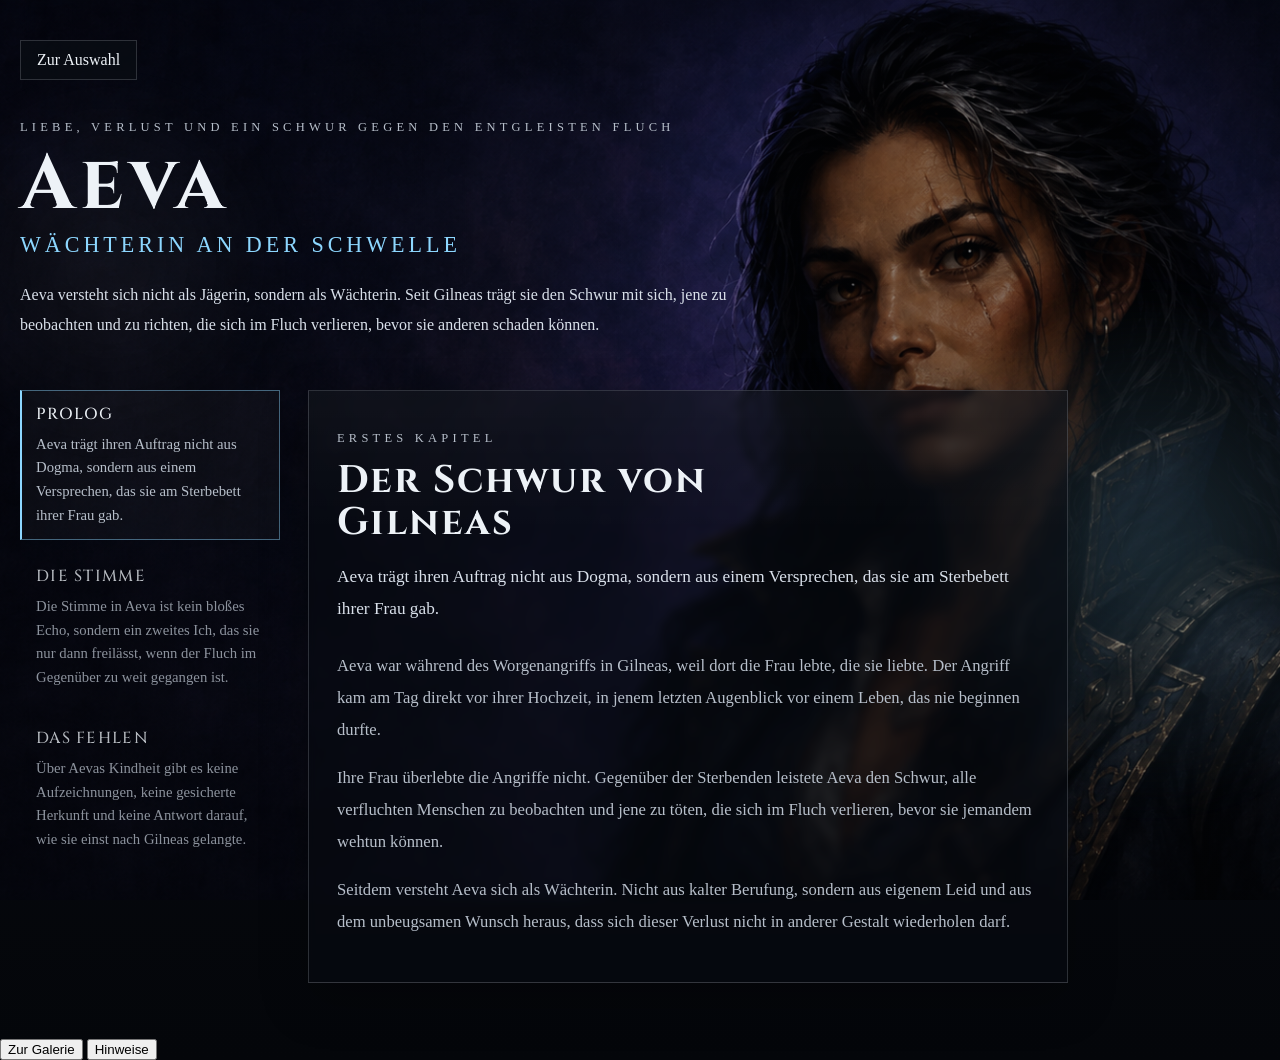
==== characters/aeva.html @ 9b10b141 "First build, more to come later" ====
﻿<!DOCTYPE html>
<html lang="de">
<head>
  <meta charset="UTF-8">
  <meta name="viewport" content="width=device-width, initial-scale=1.0">
  <meta name="description" content="Einheitliche Charakterseite fuer das charsheet.">
  <meta name="theme-color" content="#0a0d12">
  <title>Charakter</title>
  <link rel="stylesheet" href="../css/styles.css">
</head>
<body class="character-body" data-character-page="aeva">
  <div class="page-background-layer is-active" id="pageBackgroundPrimary" aria-hidden="true"></div>
  <div class="page-background-layer" id="pageBackgroundSecondary" aria-hidden="true"></div>
  <div class="page-aurora" aria-hidden="true">
    <div class="glow glow-one"></div>
    <div class="glow glow-two"></div>
    <div class="grid-lines"></div>
  </div>
  <div class="character-shell">
    <header class="character-header">
      <a class="back-link" href="../index.html">Zur Auswahl</a>
      <p class="eyebrow" id="characterEyebrow"></p>
      <h1 id="characterTitle"></h1>
      <p class="character-titleline" id="characterTitleLine"></p>
      <p class="subtitle" id="characterSubtitle"></p>
    </header>
    <main class="layout">
      <aside class="menu" aria-label="Kapitel" id="chapterNav"></aside>
      <section class="content-box">
        <article class="content active" id="contentArticle">
          <p class="content-kicker" id="sectionLabel"></p>
          <h2 id="sectionTitle"></h2>
          <p class="content-lead" id="sectionLead"></p>
          <div class="content-body" id="sectionBody"></div>
        </article>
      </section>
    </main>
    <footer class="footer-actions">
      <button id="jumpToGallery" type="button" aria-haspopup="dialog" aria-controls="galleryOverlay" aria-expanded="false">Zur Galerie</button>
      <button id="openLegal" type="button" aria-haspopup="dialog" aria-controls="legalOverlay" aria-expanded="false">Hinweise</button>
    </footer>
    <section class="audio-panel hidden" id="audioPanel">
      <p class="eyebrow">Atmosphaere</p>
      <div class="audio-row">
        <button id="audioToggle" type="button" aria-pressed="false">Play</button>
        <span class="status-text" id="audioStatus">Keine Wiedergabe.</span>
      </div>
      <label class="sr-only" for="volumeSlider">Lautstaerke</label>
      <input type="range" id="volumeSlider" min="0" max="1" step="0.01" value="0.75">
      <audio id="bgm" loop preload="metadata"></audio>
    </section>
  </div>
  <div id="legalOverlay" class="dialog-overlay hidden" role="dialog" aria-modal="true" aria-labelledby="legalTitle" aria-hidden="true">
    <div class="dialog-card">
      <button class="close-btn" id="closeLegal" type="button" aria-label="Hinweise schliessen">&#10005;</button>
      <p class="dialog-kicker">Hinweise</p>
      <h2 id="legalTitle">Rechtliches</h2>
      <p>Texte, Gestaltung und Zusammenstellung dieser Seite sind urheberrechtlich geschuetzt.</p>
      <p>Verwendete Spielwelten, Begriffe und Bildmotive bleiben Eigentum ihrer jeweiligen Rechteinhaber.</p>
    </div>
  </div>
  <div id="galleryOverlay" class="dialog-overlay hidden" role="dialog" aria-modal="true" aria-labelledby="galleryOverlayTitle" aria-hidden="true">
    <div class="dialog-card dialog-card-gallery">
      <button id="closeGalleryOverlay" class="close-btn" type="button" aria-label="Galerie schliessen">&#10005;</button>
      <p class="dialog-kicker">Galerie</p>
      <h2 id="galleryOverlayTitle">Augenblicke</h2>
      <div id="galleryGrid" class="gallery-grid" aria-live="polite"></div>
    </div>
  </div>
  <div id="lightboxOverlay" class="dialog-overlay hidden" role="dialog" aria-modal="true" aria-labelledby="lightboxTitle" aria-hidden="true">
    <div class="dialog-card dialog-card-lightbox">
      <button id="closeLightboxOverlay" class="close-btn" type="button" aria-label="Bild schliessen">&#10005;</button>
      <p class="dialog-kicker">Ansicht</p>
      <h2 id="lightboxTitle">Galeriebild</h2>
      <img id="lightboxImage" class="lightbox-image" src="" alt="">
      <p id="lightboxCaption" class="lightbox-caption"></p>
    </div>
  </div>
  <div id="audioConsent" class="dialog-overlay hidden" role="dialog" aria-modal="true" aria-labelledby="audioConsentTitle" aria-describedby="audioConsentDescription" aria-hidden="true">
    <div class="dialog-card dialog-card-consent">
      <h2 id="audioConsentTitle">Hintergrundmusik</h2>
      <p id="audioConsentDescription">Moechtest du die Musik fuer diese Charakterseite abspielen?</p>
      <div class="consent-actions">
        <button id="acceptAudio" type="button">Ja</button>
        <button id="declineAudio" type="button">Nein</button>
      </div>
    </div>
  </div>
  <script src="../js/catalog.js"></script>
  <script src="../js/character.js"></script>
</body>
</html>
---- css/styles.css ----
﻿@font-face {
  font-family: "Cinzel";
  src: url("../assets/fonts/Cinzel-500.ttf") format("truetype");
  font-style: normal;
  font-weight: 500;
  font-display: swap;
}

@font-face {
  font-family: "Cinzel";
  src: url("../assets/fonts/Cinzel-700.ttf") format("truetype");
  font-style: normal;
  font-weight: 700;
  font-display: swap;
}

@font-face {
  font-family: "Noto Serif JP";
  src: url("../assets/fonts/NotoSerifJP-300.ttf") format("truetype");
  font-style: normal;
  font-weight: 300;
  font-display: swap;
}

@font-face {
  font-family: "Noto Serif JP";
  src: url("../assets/fonts/NotoSerifJP-500.ttf") format("truetype");
  font-style: normal;
  font-weight: 500;
  font-display: swap;
}

:root {
  --bg: #0a0d12;
  --bg-deep: #04060a;
  --text: #edf2f7;
  --muted: #b7bfca;
  --muted-strong: #d9e0ea;
  --border: rgba(220, 228, 238, 0.18);
  --accent: #8dd7ff;
  --accent-strong: rgba(141, 215, 255, 0.44);
  --title-font: "Cinzel", serif;
  --body-font: "Noto Serif JP", serif;
}

* { box-sizing: border-box; }
html { scroll-behavior: smooth; }
body {
  margin: 0;
  min-height: 100vh;
  overflow-x: hidden;
  color: var(--text);
  font-family: var(--body-font);
  background: radial-gradient(circle at top, rgba(255,255,255,.08), transparent 24%), linear-gradient(180deg, var(--bg), var(--bg-deep));
}
body[data-character="aeva"] { --accent: #8dd7ff; }
body[data-character="beatrix"] { --accent: #f2b36f; }
body[data-character="brixxli"] { --accent: #9d8cff; }
body[data-character="tezanji"] { --accent: #78f0c0; }
body[data-character="demetria"] { --accent: #d5a4ff; }
.hidden { display: none !important; }
.sr-only { position: absolute; width: 1px; height: 1px; padding: 0; margin: -1px; overflow: hidden; clip: rect(0, 0, 0, 0); white-space: nowrap; border: 0; }
.eyebrow, .content-kicker { color: var(--muted); font-size: .78rem; letter-spacing: .34em; text-transform: uppercase; }
.landing-shell, .character-shell { position: relative; z-index: 1; }
.landing-shell { width: min(1240px, calc(100% - 40px)); margin: 0 auto; padding: 56px 0 80px; }
.landing-hero { max-width: 760px; padding: 24px 0 32px; }
.landing-hero h1, .character-header h1 { margin: 14px 0 0; font-family: var(--title-font); font-size: clamp(3rem, 6vw, 5.4rem); line-height: .94; letter-spacing: .07em; }
.landing-copy, .subtitle { max-width: 46rem; margin-top: 20px; color: var(--muted-strong); line-height: 1.88; }
.card-grid { display: flex; gap: 14px; min-height: min(66vh, 760px); }
.gallery-section-header h2, .content h2 { margin: 14px 0 0; font-family: var(--title-font); letter-spacing: .05em; }
.selection-panel { position: relative; flex: 1 1 0; min-width: 0; border: 1px solid rgba(220,228,238,.14); box-shadow: 0 18px 44px rgba(0,0,0,.28); overflow: hidden; transition: flex 420ms ease, transform 320ms ease, border-color 320ms ease, box-shadow 320ms ease; --accent: var(--panel-accent); }
.selection-panel.is-active { flex: 2.5 1 0; border-color: color-mix(in srgb, var(--panel-accent) 42%, rgba(220,228,238,.18)); box-shadow: 0 28px 60px rgba(0,0,0,.38); }
.selection-link { position: relative; display: flex; min-height: inherit; height: 100%; align-items: flex-end; padding: 28px 20px 24px; text-decoration: none; color: var(--text); isolation: isolate; }
.selection-media, .selection-overlay { position: absolute; inset: 0; }
.selection-media { z-index: -3; background: radial-gradient(circle at 50% 20%, rgba(255,255,255,.08), transparent 38%), linear-gradient(180deg, rgba(12,16,22,.28), rgba(5,7,10,.84)); background-position: center center; background-repeat: no-repeat; background-size: cover; transform: scale(1.1); transition: transform 900ms cubic-bezier(.19, 1, .22, 1), filter 700ms cubic-bezier(.19, 1, .22, 1), opacity 520ms ease; }
.selection-media.is-placeholder { background: radial-gradient(circle at 50% 20%, color-mix(in srgb, var(--panel-accent) 40%, transparent), transparent 34%), linear-gradient(160deg, rgba(255,255,255,.06), transparent 42%), linear-gradient(180deg, rgba(8,12,18,.72), rgba(5,7,10,.98)); }
.selection-overlay { z-index: -2; background: linear-gradient(180deg, rgba(4,6,10,.18), rgba(4,6,10,.38) 35%, rgba(4,6,10,.94) 100%), linear-gradient(90deg, rgba(4,6,10,.72), rgba(4,6,10,.18)); transition: background 680ms cubic-bezier(.19, 1, .22, 1), opacity 520ms ease; }
.selection-copy { display: flex; flex-direction: column; justify-content: space-between; gap: 24px; width: min(24rem, 100%); min-height: 100%; }
.selection-top { display: flex; flex-direction: column; align-items: flex-start; gap: 8px; }
.selection-compact-title { margin: 0; color: var(--muted-strong); font-size: .88rem; line-height: 1.5; max-width: 14ch; }
.selection-body { display: flex; flex-direction: column; justify-content: flex-end; gap: 10px; }
.selection-name { margin: 0; font-family: var(--title-font); font-size: clamp(2.1rem, 3.3vw, 3.9rem); line-height: .96; letter-spacing: .08em; text-transform: uppercase; opacity: 0; text-shadow: 0 18px 34px rgba(0, 0, 0, 0); filter: blur(16px); transform: translateY(40px) scale(.97); transform-origin: left bottom; transition: opacity 760ms cubic-bezier(.19, 1, .22, 1), transform 1160ms cubic-bezier(.19, 1, .22, 1), filter 980ms cubic-bezier(.19, 1, .22, 1), letter-spacing 520ms ease, text-shadow 900ms ease; will-change: opacity, transform, filter; }
.selection-titleline { margin: 0; color: var(--accent); font-size: .9rem; letter-spacing: .16em; text-transform: uppercase; opacity: 0; filter: blur(6px); transform: translateY(18px); transition: opacity 420ms ease, transform 680ms cubic-bezier(.19, 1, .22, 1), filter 620ms ease; }
.selection-note { margin: 0; max-width: 28ch; color: var(--muted-strong); line-height: 1.8; opacity: 0; filter: blur(8px); transform: translateY(22px); transition: opacity 480ms ease, transform 760ms cubic-bezier(.19, 1, .22, 1), filter 700ms ease; }
.selection-cta { display: inline-flex; align-self: flex-start; padding: 9px 14px; border: 1px solid rgba(220, 228, 238, 0.22); background: rgba(10,14,20,.68); letter-spacing: .14em; text-transform: uppercase; font-size: .72rem; opacity: 0; filter: blur(6px); transform: translateY(24px); transition: opacity 460ms ease, transform 820ms cubic-bezier(.19, 1, .22, 1), filter 700ms ease, border-color 240ms ease; }
.selection-panel.is-active .selection-media, .selection-link:focus-visible .selection-media { transform: scale(1); filter: saturate(1.04); }
.selection-panel.is-active .selection-overlay, .selection-link:focus-visible .selection-overlay { background: linear-gradient(180deg, rgba(4,6,10,.08), rgba(4,6,10,.24) 30%, rgba(4,6,10,.88) 100%), linear-gradient(90deg, rgba(4,6,10,.3), rgba(4,6,10,.08)); }
.selection-panel.is-active .selection-name, .selection-link:focus-visible .selection-name { transform: translateY(0) scale(1); letter-spacing: .115em; opacity: 1; filter: blur(0); text-shadow: 0 18px 34px rgba(0, 0, 0, .34); transition-delay: 90ms, 90ms, 90ms, 0ms, 140ms; }
.selection-panel.is-active .selection-titleline, .selection-panel.is-active .selection-note, .selection-panel.is-active .selection-cta, .selection-link:focus-visible .selection-titleline, .selection-link:focus-visible .selection-note, .selection-link:focus-visible .selection-cta { opacity: 1; filter: blur(0); transform: translateY(0); }
.selection-panel.is-active .selection-titleline, .selection-link:focus-visible .selection-titleline { transition-delay: 220ms; }
.selection-panel.is-active .selection-note, .selection-link:focus-visible .selection-note { transition-delay: 310ms; }
.selection-panel.is-active .selection-cta, .selection-link:focus-visible .selection-cta { transition-delay: 420ms; }
.selection-link:focus-visible { outline: 1px solid var(--panel-accent); outline-offset: -1px; }
.selection-link:hover .selection-cta, .selection-link:focus-visible .selection-cta { border-color: color-mix(in srgb, var(--panel-accent) 54%, rgba(220,228,238,.2)); }
.card-link, .back-link, .audio-row button, .menu-item { font: inherit; }
.card-link, .back-link, .audio-row button { display: inline-flex; align-items: center; justify-content: center; padding: 10px 16px; border: 1px solid var(--border); color: var(--text); background: rgba(10,14,20,.78); text-decoration: none; cursor: pointer; }
.card-link:hover, .back-link:hover, .audio-row button:hover, .menu-item:hover, .menu-item.active { border-color: var(--accent-strong); }
.page-background-layer { position: fixed; inset: 0; z-index: -3; opacity: 0; background-position: center center; background-repeat: no-repeat; background-size: cover; transition: opacity 480ms ease; }
.page-background-layer.is-active { opacity: 1; }
.page-aurora { position: fixed; inset: 0; overflow: hidden; pointer-events: none; z-index: -2; }
.glow { position: absolute; border-radius: 50%; filter: blur(24px); opacity: .42; }
.glow-one { top: 6%; left: -8%; width: min(38vw, 420px); height: min(38vw, 420px); background: radial-gradient(circle, rgba(255,255,255,.12), transparent 70%); }
.glow-two { right: -10%; bottom: 10%; width: min(46vw, 520px); height: min(46vw, 520px); background: radial-gradient(circle, var(--accent-strong), transparent 72%); }
.grid-lines { position: absolute; inset: 0; background-image: linear-gradient(rgba(255,255,255,.035) 1px, transparent 1px), linear-gradient(90deg, rgba(255,255,255,.03) 1px, transparent 1px); background-size: 100% 120px, 120px 100%; mask-image: linear-gradient(180deg, transparent, rgba(0,0,0,.45), transparent); opacity: .18; }
.character-header, .layout, .gallery-section, .audio-panel { width: min(1240px, calc(100% - 40px)); margin: 0 auto; }
.character-header { padding-top: 40px; }
.back-link { margin-bottom: 28px; }
.character-titleline { margin-top: 10px; color: var(--accent); font-size: clamp(1.05rem, 2vw, 1.38rem); letter-spacing: .18em; text-transform: uppercase; }
.layout { display: grid; grid-template-columns: minmax(220px, 260px) minmax(0, 760px); gap: 28px; align-items: start; padding: 34px 0 56px; }
.menu { display: flex; flex-direction: column; gap: 12px; }
.menu-item { padding: 12px 14px; border: 1px solid transparent; border-left: 2px solid transparent; background: transparent; color: var(--text); text-align: left; cursor: pointer; opacity: .76; }
.menu-item.active { opacity: 1; border-left-color: var(--accent); background: rgba(255,255,255,.03); }
.menu-item-label { display: block; font-family: var(--title-font); text-transform: uppercase; letter-spacing: .08em; }
.menu-item-subtitle { display: block; margin-top: 8px; color: var(--muted); font-size: .92rem; line-height: 1.6; }
.content-box, .gallery-section, .audio-panel { border: 1px solid var(--border); background: linear-gradient(180deg, rgba(255,255,255,.03), transparent 24%), rgba(8,12,18,.58); box-shadow: 0 18px 44px rgba(0,0,0,.26); backdrop-filter: blur(4px); }
.content-box { padding: 28px; min-height: 52vh; }
.content h2 { max-width: 18ch; font-size: clamp(1.9rem, 3vw, 2.8rem); line-height: 1.08; }
.content-lead { margin-bottom: 24px; color: var(--muted-strong); font-size: 1.08rem; line-height: 1.9; }
.content-body p { margin: 0 0 16px; color: var(--muted); line-height: 1.92; font-size: 1.04rem; }
.gallery-section { margin-bottom: 24px; padding: 28px; }
.gallery-section-header { margin-bottom: 18px; }
.gallery-grid { display: grid; grid-template-columns: repeat(auto-fit, minmax(min(220px, 100%), 1fr)); gap: 18px; }
.gallery-card { overflow: hidden; border: 1px solid var(--border); background: rgba(255,255,255,.03); }
.gallery-image { display: block; width: 100%; aspect-ratio: 4/5; object-fit: cover; }
.gallery-meta { padding: 14px 16px 16px; }
.gallery-title { color: var(--text); font-family: var(--title-font); font-size: 1rem; letter-spacing: .06em; text-transform: uppercase; }
.gallery-caption, .gallery-empty, .status-text { color: var(--muted); line-height: 1.7; }
.gallery-empty { padding: 22px; border: 1px dashed var(--border); background: rgba(255,255,255,.03); }
.audio-panel { margin-bottom: 48px; padding: 22px 28px 28px; }
.audio-row { display: flex; align-items: center; gap: 14px; margin: 10px 0 16px; }
#volumeSlider { width: 100%; }
@media (max-width: 980px) { .layout { grid-template-columns: 1fr; } .card-grid { flex-direction: column; min-height: 0; } .selection-panel, .selection-panel.is-active { flex: auto; } .selection-link { min-height: 180px; } .selection-copy { gap: 18px; } .selection-name, .selection-panel.is-active .selection-name { opacity: 1; filter: blur(0); text-shadow: 0 18px 34px rgba(0, 0, 0, .28); transform: translateY(0) scale(1); } .selection-titleline, .selection-note, .selection-cta { opacity: 1; filter: blur(0); transform: translateY(0); } }
@media (max-width: 640px) { .landing-shell, .character-header, .layout, .gallery-section, .audio-panel { width: min(100% - 20px, 1240px); } .landing-shell { padding-top: 32px; } .content-box, .gallery-section, .audio-panel, .selection-link { padding: 22px; } .audio-row { flex-direction: column; align-items: flex-start; } }
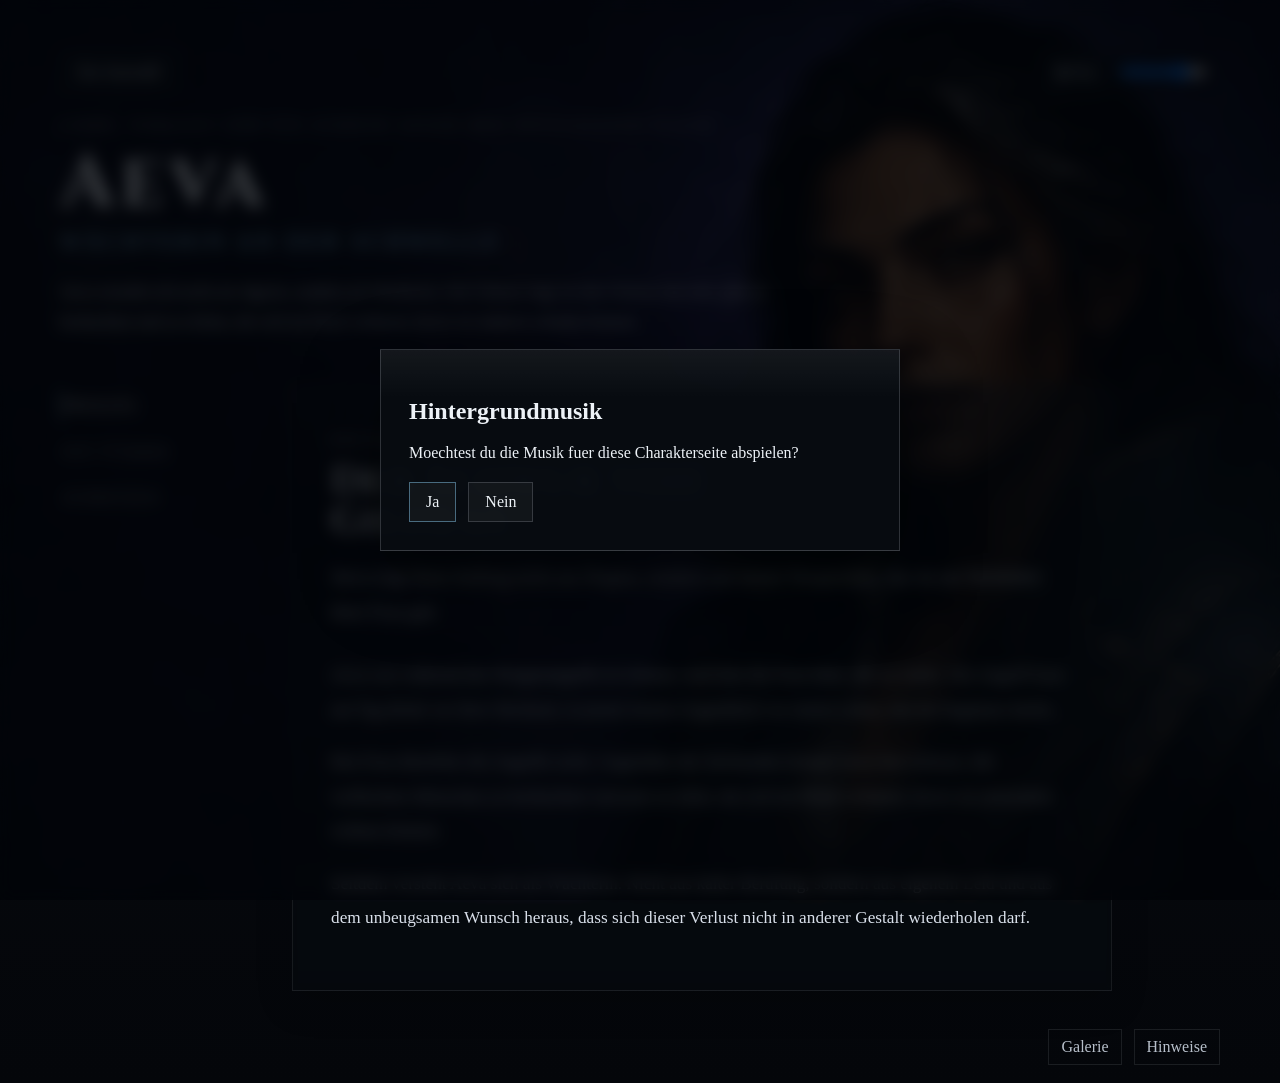
==== commit 3efb735e: "." ====
--- a/characters/aeva.html
+++ b/characters/aeva.html
@@ -18,7 +18,19 @@
   </div>
   <div class="character-shell">
     <header class="character-header">
-      <a class="back-link" href="../index.html">Zur Auswahl</a>
+      <div class="header-topbar">
+        <a class="back-link" href="../index.html">Zur Auswahl</a>
+        <section class="audio-panel hidden audio-panel-compact" id="audioPanel" aria-labelledby="audioPanelTitle">
+          <h2 class="audio-panel-title sr-only" id="audioPanelTitle">Hintergrundmusik</h2>
+          <div class="audio-row">
+            <button id="audioToggle" type="button" aria-pressed="false">Play</button>
+            <label class="sr-only" for="volumeSlider">Lautstaerke</label>
+            <input type="range" id="volumeSlider" min="0" max="1" step="0.01" value="0.75">
+          </div>
+          <span class="status-text sr-only" id="audioStatus" aria-live="polite">Keine Wiedergabe.</span>
+          <audio id="bgm" loop preload="metadata"></audio>
+        </section>
+      </div>
       <p class="eyebrow" id="characterEyebrow"></p>
       <h1 id="characterTitle"></h1>
       <p class="character-titleline" id="characterTitleLine"></p>
@@ -36,19 +48,9 @@
       </section>
     </main>
     <footer class="footer-actions">
-      <button id="jumpToGallery" type="button" aria-haspopup="dialog" aria-controls="galleryOverlay" aria-expanded="false">Zur Galerie</button>
+      <button id="jumpToGallery" type="button" aria-haspopup="dialog" aria-controls="galleryOverlay" aria-expanded="false">Galerie</button>
       <button id="openLegal" type="button" aria-haspopup="dialog" aria-controls="legalOverlay" aria-expanded="false">Hinweise</button>
     </footer>
-    <section class="audio-panel hidden" id="audioPanel">
-      <p class="eyebrow">Atmosphaere</p>
-      <div class="audio-row">
-        <button id="audioToggle" type="button" aria-pressed="false">Play</button>
-        <span class="status-text" id="audioStatus">Keine Wiedergabe.</span>
-      </div>
-      <label class="sr-only" for="volumeSlider">Lautstaerke</label>
-      <input type="range" id="volumeSlider" min="0" max="1" step="0.01" value="0.75">
-      <audio id="bgm" loop preload="metadata"></audio>
-    </section>
   </div>
   <div id="legalOverlay" class="dialog-overlay hidden" role="dialog" aria-modal="true" aria-labelledby="legalTitle" aria-hidden="true">
     <div class="dialog-card">
--- a/css/styles.css
+++ b/css/styles.css
@@ -95,39 +95,69 @@
 .card-link, .back-link, .audio-row button, .menu-item { font: inherit; }
 .card-link, .back-link, .audio-row button { display: inline-flex; align-items: center; justify-content: center; padding: 10px 16px; border: 1px solid var(--border); color: var(--text); background: rgba(10,14,20,.78); text-decoration: none; cursor: pointer; }
 .card-link:hover, .back-link:hover, .audio-row button:hover, .menu-item:hover, .menu-item.active { border-color: var(--accent-strong); }
+.audio-row button:disabled, #volumeSlider:disabled { opacity: .45; cursor: not-allowed; }
 .page-background-layer { position: fixed; inset: 0; z-index: -3; opacity: 0; background-position: center center; background-repeat: no-repeat; background-size: cover; transition: opacity 480ms ease; }
 .page-background-layer.is-active { opacity: 1; }
 .page-aurora { position: fixed; inset: 0; overflow: hidden; pointer-events: none; z-index: -2; }
-.glow { position: absolute; border-radius: 50%; filter: blur(24px); opacity: .42; }
-.glow-one { top: 6%; left: -8%; width: min(38vw, 420px); height: min(38vw, 420px); background: radial-gradient(circle, rgba(255,255,255,.12), transparent 70%); }
-.glow-two { right: -10%; bottom: 10%; width: min(46vw, 520px); height: min(46vw, 520px); background: radial-gradient(circle, var(--accent-strong), transparent 72%); }
-.grid-lines { position: absolute; inset: 0; background-image: linear-gradient(rgba(255,255,255,.035) 1px, transparent 1px), linear-gradient(90deg, rgba(255,255,255,.03) 1px, transparent 1px); background-size: 100% 120px, 120px 100%; mask-image: linear-gradient(180deg, transparent, rgba(0,0,0,.45), transparent); opacity: .18; }
-.character-header, .layout, .gallery-section, .audio-panel { width: min(1240px, calc(100% - 40px)); margin: 0 auto; }
-.character-header { padding-top: 40px; }
-.back-link { margin-bottom: 28px; }
+.glow { position: absolute; border-radius: 50%; filter: blur(30px); opacity: .24; }
+.glow-one { top: 8%; left: -8%; width: min(34vw, 360px); height: min(34vw, 360px); background: radial-gradient(circle, rgba(255,255,255,.08), transparent 70%); }
+.glow-two { right: -12%; bottom: 10%; width: min(42vw, 460px); height: min(42vw, 460px); background: radial-gradient(circle, var(--accent-strong), transparent 74%); }
+.grid-lines { position: absolute; inset: 0; background-image: linear-gradient(rgba(255,255,255,.02) 1px, transparent 1px), linear-gradient(90deg, rgba(255,255,255,.016) 1px, transparent 1px); background-size: 100% 160px, 160px 100%; mask-image: linear-gradient(180deg, transparent, rgba(0,0,0,.35), transparent); opacity: .08; }
+.character-header, .layout, .gallery-section, .audio-panel, .footer-actions { width: min(1160px, calc(100% - 40px)); margin: 0 auto; }
+.character-header { padding-top: 48px; }
+.header-topbar { display: flex; align-items: center; justify-content: space-between; gap: 16px; margin-bottom: 22px; }
+.back-link { margin-bottom: 0; }
 .character-titleline { margin-top: 10px; color: var(--accent); font-size: clamp(1.05rem, 2vw, 1.38rem); letter-spacing: .18em; text-transform: uppercase; }
-.layout { display: grid; grid-template-columns: minmax(220px, 260px) minmax(0, 760px); gap: 28px; align-items: start; padding: 34px 0 56px; }
-.menu { display: flex; flex-direction: column; gap: 12px; }
-.menu-item { padding: 12px 14px; border: 1px solid transparent; border-left: 2px solid transparent; background: transparent; color: var(--text); text-align: left; cursor: pointer; opacity: .76; }
-.menu-item.active { opacity: 1; border-left-color: var(--accent); background: rgba(255,255,255,.03); }
+.layout { display: grid; grid-template-columns: minmax(150px, 190px) minmax(0, 820px); gap: 42px; align-items: start; padding: 30px 0 30px; }
+.menu { display: flex; flex-direction: column; gap: 8px; padding-top: 4px; }
+.menu-item { padding: 8px 0; border: 0; border-left: 1px solid transparent; background: transparent; color: var(--text); text-align: left; cursor: pointer; opacity: .54; }
+.menu-item.active { opacity: 1; border-left-color: var(--accent); background: transparent; }
 .menu-item-label { display: block; font-family: var(--title-font); text-transform: uppercase; letter-spacing: .08em; }
-.menu-item-subtitle { display: block; margin-top: 8px; color: var(--muted); font-size: .92rem; line-height: 1.6; }
-.content-box, .gallery-section, .audio-panel { border: 1px solid var(--border); background: linear-gradient(180deg, rgba(255,255,255,.03), transparent 24%), rgba(8,12,18,.58); box-shadow: 0 18px 44px rgba(0,0,0,.26); backdrop-filter: blur(4px); }
-.content-box { padding: 28px; min-height: 52vh; }
-.content h2 { max-width: 18ch; font-size: clamp(1.9rem, 3vw, 2.8rem); line-height: 1.08; }
-.content-lead { margin-bottom: 24px; color: var(--muted-strong); font-size: 1.08rem; line-height: 1.9; }
-.content-body p { margin: 0 0 16px; color: var(--muted); line-height: 1.92; font-size: 1.04rem; }
-.gallery-section { margin-bottom: 24px; padding: 28px; }
-.gallery-section-header { margin-bottom: 18px; }
-.gallery-grid { display: grid; grid-template-columns: repeat(auto-fit, minmax(min(220px, 100%), 1fr)); gap: 18px; }
-.gallery-card { overflow: hidden; border: 1px solid var(--border); background: rgba(255,255,255,.03); }
-.gallery-image { display: block; width: 100%; aspect-ratio: 4/5; object-fit: cover; }
-.gallery-meta { padding: 14px 16px 16px; }
-.gallery-title { color: var(--text); font-family: var(--title-font); font-size: 1rem; letter-spacing: .06em; text-transform: uppercase; }
+.menu-item-subtitle { display: none; }
+.content-box, .gallery-section { border: 1px solid rgba(220, 228, 238, 0.08); background: linear-gradient(180deg, rgba(255,255,255,.02), transparent 24%), rgba(8,12,18,.42); box-shadow: 0 12px 34px rgba(0,0,0,.18); backdrop-filter: blur(3px); }
+.audio-panel { border: 1px solid rgba(220, 228, 238, 0.08); background: rgba(8,12,18,.3); box-shadow: none; backdrop-filter: blur(3px); }
+.content-box { padding: 36px 38px; min-height: 52vh; }
+.content { opacity: 1; transform: translateY(0); transition: opacity 280ms ease, transform 380ms ease; }
+.character-shell.is-transitioning .content { opacity: .72; transform: translateY(8px); }
+.content h2 { max-width: 20ch; font-size: clamp(2.05rem, 3vw, 3rem); line-height: 1.04; }
+.content-lead { margin-bottom: 28px; color: var(--muted-strong); font-size: 1.14rem; line-height: 1.92; }
+.content-body p { margin: 0 0 18px; color: var(--muted-strong); line-height: 2; font-size: 1.08rem; }
+.gallery-grid { display: grid; grid-template-columns: repeat(auto-fit, minmax(min(280px, 100%), 1fr)); gap: 22px; }
+.gallery-card { overflow: hidden; border: 0; background: rgba(255,255,255,.02); }
+.gallery-trigger { display: block; width: 100%; padding: 0; border: 0; background: transparent; cursor: zoom-in; }
+.gallery-trigger:focus-visible { outline: 1px solid var(--accent); outline-offset: 4px; }
+.gallery-image { display: block; width: 100%; aspect-ratio: 5/6; object-fit: cover; }
+.gallery-meta { padding: 12px 2px 4px; }
+.gallery-title { color: var(--text); font-family: var(--title-font); font-size: .96rem; letter-spacing: .06em; text-transform: uppercase; }
 .gallery-caption, .gallery-empty, .status-text { color: var(--muted); line-height: 1.7; }
 .gallery-empty { padding: 22px; border: 1px dashed var(--border); background: rgba(255,255,255,.03); }
-.audio-panel { margin-bottom: 48px; padding: 22px 28px 28px; }
-.audio-row { display: flex; align-items: center; gap: 14px; margin: 10px 0 16px; }
+.audio-panel { width: min(720px, calc(100% - 40px)); margin-bottom: 52px; padding: 16px 18px 18px; }
+.audio-panel .eyebrow { margin: 0 0 8px; }
+.audio-panel-title { margin: 0 0 10px; font-family: var(--title-font); letter-spacing: .05em; font-size: 1rem; }
+.audio-row { display: flex; align-items: center; gap: 14px; margin: 0 0 12px; }
+.volume-label { display: inline-block; margin-bottom: 6px; color: var(--muted); font-size: .84rem; }
 #volumeSlider { width: 100%; }
+.audio-panel-compact { width: auto; margin: 0; padding: 8px 10px; min-width: 0; }
+.audio-panel-compact .audio-row { gap: 10px; margin: 0; }
+.audio-panel-compact #audioToggle { padding: 6px 10px; font-size: .82rem; }
+.audio-panel-compact #volumeSlider { width: 88px; }
+.audio-panel-compact .status-text { display: none; }
+.footer-actions { display: flex; justify-content: flex-end; gap: 12px; margin: 8px auto 18px; }
+.footer-actions button { font: inherit; display: inline-flex; align-items: center; justify-content: center; padding: 8px 12px; border: 1px solid rgba(220, 228, 238, 0.1); color: var(--muted); background: transparent; cursor: pointer; }
+.footer-actions button:hover, .footer-actions button:focus-visible { border-color: var(--accent-strong); outline: none; }
+.dialog-overlay { position: fixed; inset: 0; display: grid; place-items: center; padding: 20px; background: rgba(2, 4, 8, .76); backdrop-filter: blur(8px); z-index: 30; }
+.dialog-card { position: relative; width: min(760px, 100%); max-height: min(90vh, 920px); overflow: auto; padding: 28px; border: 1px solid var(--border); background: linear-gradient(180deg, rgba(255,255,255,.05), transparent 24%), rgba(8,12,18,.94); box-shadow: 0 28px 80px rgba(0,0,0,.44); }
+.dialog-card-gallery, .dialog-card-lightbox { width: min(1040px, 100%); }
+.dialog-card-consent { width: min(520px, 100%); }
+.dialog-kicker { margin: 0 0 8px; color: var(--muted); letter-spacing: .24em; text-transform: uppercase; font-size: .76rem; }
+.close-btn { position: absolute; top: 12px; right: 12px; width: 40px; height: 40px; border: 1px solid var(--border); background: rgba(255,255,255,.04); color: var(--text); cursor: pointer; }
+.close-btn:hover, .close-btn:focus-visible { border-color: var(--accent-strong); outline: none; }
+.lightbox-image { display: block; width: 100%; max-height: 70vh; object-fit: contain; margin-top: 18px; }
+.lightbox-caption { color: var(--muted-strong); line-height: 1.8; margin-top: 14px; }
+.consent-actions { display: flex; gap: 12px; margin-top: 20px; }
+.consent-actions button { font: inherit; padding: 10px 16px; border: 1px solid var(--border); background: rgba(255,255,255,.04); color: var(--text); cursor: pointer; }
+.consent-actions button:hover, .consent-actions button:focus-visible { border-color: var(--accent-strong); outline: none; }
+body.modal-open { overflow: hidden; }
+.audio-panel.is-error { border-color: rgba(204, 109, 109, .58); }
 @media (max-width: 980px) { .layout { grid-template-columns: 1fr; } .card-grid { flex-direction: column; min-height: 0; } .selection-panel, .selection-panel.is-active { flex: auto; } .selection-link { min-height: 180px; } .selection-copy { gap: 18px; } .selection-name, .selection-panel.is-active .selection-name { opacity: 1; filter: blur(0); text-shadow: 0 18px 34px rgba(0, 0, 0, .28); transform: translateY(0) scale(1); } .selection-titleline, .selection-note, .selection-cta { opacity: 1; filter: blur(0); transform: translateY(0); } }
-@media (max-width: 640px) { .landing-shell, .character-header, .layout, .gallery-section, .audio-panel { width: min(100% - 20px, 1240px); } .landing-shell { padding-top: 32px; } .content-box, .gallery-section, .audio-panel, .selection-link { padding: 22px; } .audio-row { flex-direction: column; align-items: flex-start; } }
+@media (max-width: 640px) { .landing-shell, .character-header, .layout, .gallery-section, .audio-panel, .footer-actions { width: min(100% - 20px, 1240px); } .landing-shell { padding-top: 32px; } .content-box, .gallery-section, .audio-panel, .selection-link, .dialog-card { padding: 22px; } .audio-row, .footer-actions, .consent-actions { flex-direction: column; align-items: flex-start; } .footer-actions button, .consent-actions button { width: 100%; } }
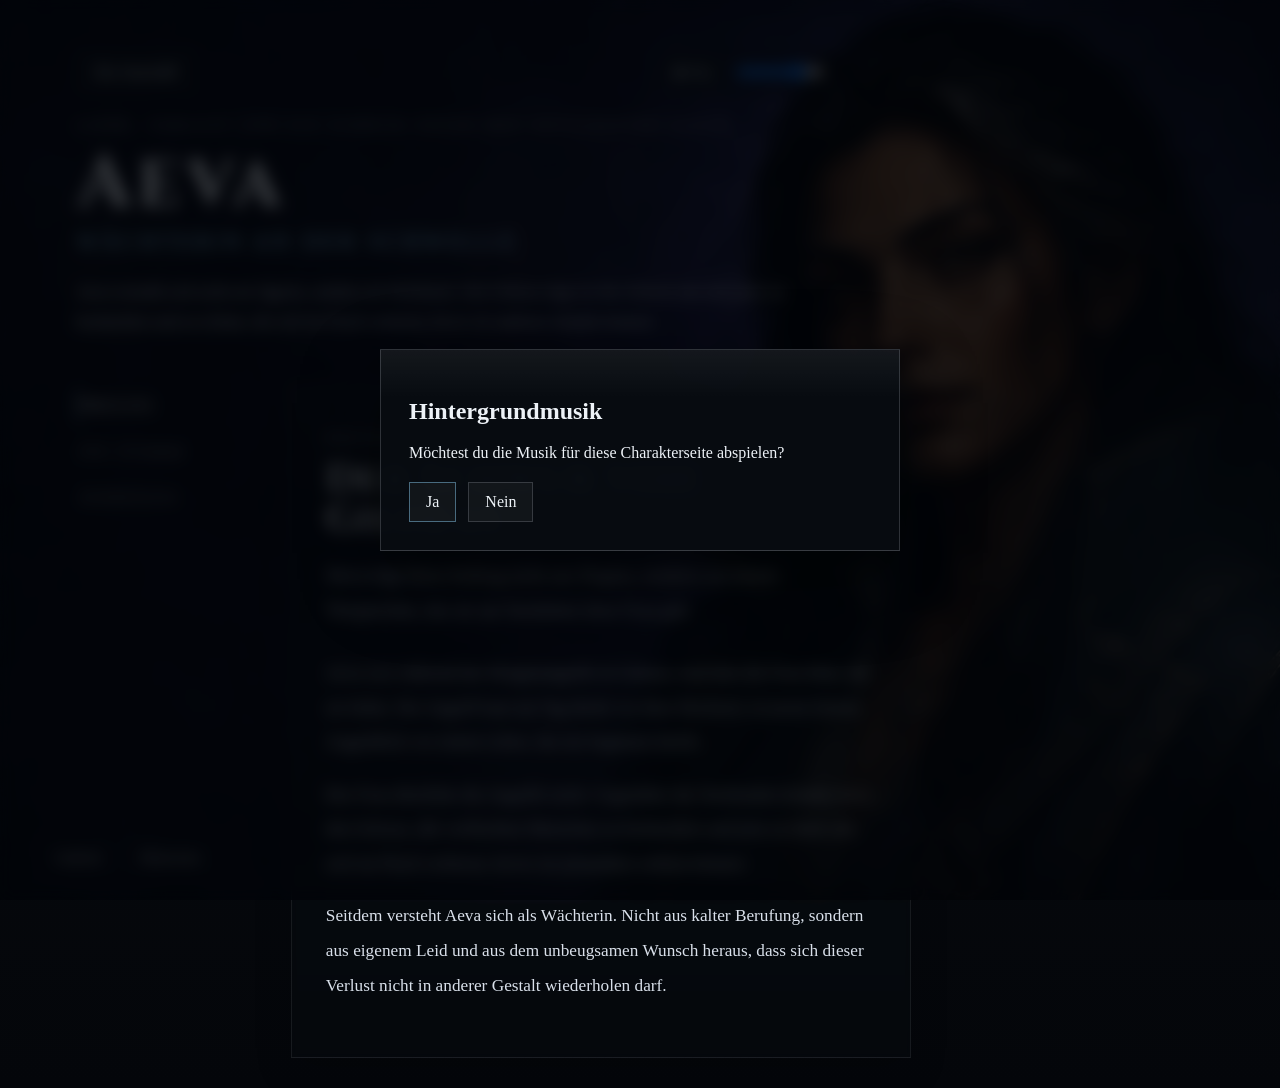
==== commit e74760bc: "Restore German umlauts across site text" ====
--- a/characters/aeva.html
+++ b/characters/aeva.html
@@ -3,7 +3,7 @@
 <head>
   <meta charset="UTF-8">
   <meta name="viewport" content="width=device-width, initial-scale=1.0">
-  <meta name="description" content="Einheitliche Charakterseite fuer das charsheet.">
+  <meta name="description" content="Einheitliche Charakterseite für das charsheet.">
   <meta name="theme-color" content="#0a0d12">
   <title>Charakter</title>
   <link rel="stylesheet" href="../css/styles.css">
@@ -24,7 +24,7 @@
           <h2 class="audio-panel-title sr-only" id="audioPanelTitle">Hintergrundmusik</h2>
           <div class="audio-row">
             <button id="audioToggle" type="button" aria-pressed="false">Play</button>
-            <label class="sr-only" for="volumeSlider">Lautstaerke</label>
+            <label class="sr-only" for="volumeSlider">Lautstärke</label>
             <input type="range" id="volumeSlider" min="0" max="1" step="0.01" value="0.75">
           </div>
           <span class="status-text sr-only" id="audioStatus" aria-live="polite">Keine Wiedergabe.</span>
@@ -54,16 +54,16 @@
   </div>
   <div id="legalOverlay" class="dialog-overlay hidden" role="dialog" aria-modal="true" aria-labelledby="legalTitle" aria-hidden="true">
     <div class="dialog-card">
-      <button class="close-btn" id="closeLegal" type="button" aria-label="Hinweise schliessen">&#10005;</button>
+      <button class="close-btn" id="closeLegal" type="button" aria-label="Hinweise schließen">&#10005;</button>
       <p class="dialog-kicker">Hinweise</p>
       <h2 id="legalTitle">Rechtliches</h2>
-      <p>Texte, Gestaltung und Zusammenstellung dieser Seite sind urheberrechtlich geschuetzt.</p>
+      <p>Texte, Gestaltung und Zusammenstellung dieser Seite sind urheberrechtlich geschützt.</p>
       <p>Verwendete Spielwelten, Begriffe und Bildmotive bleiben Eigentum ihrer jeweiligen Rechteinhaber.</p>
     </div>
   </div>
   <div id="galleryOverlay" class="dialog-overlay hidden" role="dialog" aria-modal="true" aria-labelledby="galleryOverlayTitle" aria-hidden="true">
     <div class="dialog-card dialog-card-gallery">
-      <button id="closeGalleryOverlay" class="close-btn" type="button" aria-label="Galerie schliessen">&#10005;</button>
+      <button id="closeGalleryOverlay" class="close-btn" type="button" aria-label="Galerie schließen">&#10005;</button>
       <p class="dialog-kicker">Galerie</p>
       <h2 id="galleryOverlayTitle">Augenblicke</h2>
       <div id="galleryGrid" class="gallery-grid" aria-live="polite"></div>
@@ -71,7 +71,7 @@
   </div>
   <div id="lightboxOverlay" class="dialog-overlay hidden" role="dialog" aria-modal="true" aria-labelledby="lightboxTitle" aria-hidden="true">
     <div class="dialog-card dialog-card-lightbox">
-      <button id="closeLightboxOverlay" class="close-btn" type="button" aria-label="Bild schliessen">&#10005;</button>
+      <button id="closeLightboxOverlay" class="close-btn" type="button" aria-label="Bild schließen">&#10005;</button>
       <p class="dialog-kicker">Ansicht</p>
       <h2 id="lightboxTitle">Galeriebild</h2>
       <img id="lightboxImage" class="lightbox-image" src="" alt="">
@@ -81,7 +81,7 @@
   <div id="audioConsent" class="dialog-overlay hidden" role="dialog" aria-modal="true" aria-labelledby="audioConsentTitle" aria-describedby="audioConsentDescription" aria-hidden="true">
     <div class="dialog-card dialog-card-consent">
       <h2 id="audioConsentTitle">Hintergrundmusik</h2>
-      <p id="audioConsentDescription">Moechtest du die Musik fuer diese Charakterseite abspielen?</p>
+      <p id="audioConsentDescription">Möchtest du die Musik für diese Charakterseite abspielen?</p>
       <div class="consent-actions">
         <button id="acceptAudio" type="button">Ja</button>
         <button id="declineAudio" type="button">Nein</button>
--- a/css/styles.css
+++ b/css/styles.css
@@ -63,7 +63,13 @@
 .eyebrow, .content-kicker { color: var(--muted); font-size: .78rem; letter-spacing: .34em; text-transform: uppercase; }
 .landing-shell, .character-shell { position: relative; z-index: 1; }
 .landing-shell { width: min(1240px, calc(100% - 40px)); margin: 0 auto; padding: 56px 0 80px; }
-.landing-hero { max-width: 760px; padding: 24px 0 32px; }
+.landing-background-layer { position: fixed; inset: 0; z-index: -4; opacity: .32; background-position: center center; background-repeat: no-repeat; background-size: cover; filter: saturate(.96); transition: background-image 420ms ease, opacity 420ms ease; }
+.landing-aurora { position: fixed; inset: 0; z-index: -3; pointer-events: none; overflow: hidden; }
+.landing-glow { position: absolute; border-radius: 50%; filter: blur(54px); opacity: .36; }
+.landing-glow-one { top: -4%; left: -8%; width: min(34vw, 420px); height: min(34vw, 420px); background: radial-gradient(circle, rgba(255,255,255,.08), transparent 72%); }
+.landing-glow-two { right: -10%; bottom: -6%; width: min(40vw, 520px); height: min(40vw, 520px); background: radial-gradient(circle, rgba(141,215,255,.16), transparent 68%); }
+.landing-grain { position: absolute; inset: 0; background-image: linear-gradient(rgba(255,255,255,.018) 1px, transparent 1px), linear-gradient(90deg, rgba(255,255,255,.016) 1px, transparent 1px); background-size: 100% 150px, 150px 100%; mask-image: linear-gradient(180deg, transparent, rgba(0,0,0,.54), transparent); opacity: .12; }
+.landing-hero { display: grid; grid-template-columns: minmax(0, 1fr) minmax(260px, 360px); gap: 28px; align-items: end; max-width: 1120px; padding: 24px 0 40px; }
 .landing-hero h1, .character-header h1 { margin: 14px 0 0; font-family: var(--title-font); font-size: clamp(3rem, 6vw, 5.4rem); line-height: .94; letter-spacing: .07em; }
 .landing-copy, .subtitle { max-width: 46rem; margin-top: 20px; color: var(--muted-strong); line-height: 1.88; }
 .card-grid { display: flex; gap: 14px; min-height: min(66vh, 760px); }
@@ -74,10 +80,10 @@
 .selection-media, .selection-overlay { position: absolute; inset: 0; }
 .selection-media { z-index: -3; background: radial-gradient(circle at 50% 20%, rgba(255,255,255,.08), transparent 38%), linear-gradient(180deg, rgba(12,16,22,.28), rgba(5,7,10,.84)); background-position: center center; background-repeat: no-repeat; background-size: cover; transform: scale(1.1); transition: transform 900ms cubic-bezier(.19, 1, .22, 1), filter 700ms cubic-bezier(.19, 1, .22, 1), opacity 520ms ease; }
 .selection-media.is-placeholder { background: radial-gradient(circle at 50% 20%, color-mix(in srgb, var(--panel-accent) 40%, transparent), transparent 34%), linear-gradient(160deg, rgba(255,255,255,.06), transparent 42%), linear-gradient(180deg, rgba(8,12,18,.72), rgba(5,7,10,.98)); }
-.selection-overlay { z-index: -2; background: linear-gradient(180deg, rgba(4,6,10,.18), rgba(4,6,10,.38) 35%, rgba(4,6,10,.94) 100%), linear-gradient(90deg, rgba(4,6,10,.72), rgba(4,6,10,.18)); transition: background 680ms cubic-bezier(.19, 1, .22, 1), opacity 520ms ease; }
+.selection-overlay { z-index: -2; background: linear-gradient(180deg, rgba(4,6,10,.12), rgba(4,6,10,.34) 35%, rgba(4,6,10,.94) 100%), linear-gradient(90deg, rgba(4,6,10,.68), rgba(4,6,10,.12)); transition: background 680ms cubic-bezier(.19, 1, .22, 1), opacity 520ms ease; }
 .selection-copy { display: flex; flex-direction: column; justify-content: space-between; gap: 24px; width: min(24rem, 100%); min-height: 100%; }
 .selection-top { display: flex; flex-direction: column; align-items: flex-start; gap: 8px; }
-.selection-compact-title { margin: 0; color: var(--muted-strong); font-size: .88rem; line-height: 1.5; max-width: 14ch; }
+.selection-compact-title { margin: 0; color: var(--muted-strong); font-size: .74rem; line-height: 1.5; max-width: 14ch; letter-spacing: .2em; text-transform: uppercase; opacity: .88; }
 .selection-body { display: flex; flex-direction: column; justify-content: flex-end; gap: 10px; }
 .selection-name { margin: 0; font-family: var(--title-font); font-size: clamp(2.1rem, 3.3vw, 3.9rem); line-height: .96; letter-spacing: .08em; text-transform: uppercase; opacity: 0; text-shadow: 0 18px 34px rgba(0, 0, 0, 0); filter: blur(16px); transform: translateY(40px) scale(.97); transform-origin: left bottom; transition: opacity 760ms cubic-bezier(.19, 1, .22, 1), transform 1160ms cubic-bezier(.19, 1, .22, 1), filter 980ms cubic-bezier(.19, 1, .22, 1), letter-spacing 520ms ease, text-shadow 900ms ease; will-change: opacity, transform, filter; }
 .selection-titleline { margin: 0; color: var(--accent); font-size: .9rem; letter-spacing: .16em; text-transform: uppercase; opacity: 0; filter: blur(6px); transform: translateY(18px); transition: opacity 420ms ease, transform 680ms cubic-bezier(.19, 1, .22, 1), filter 620ms ease; }
@@ -90,6 +96,7 @@
 .selection-panel.is-active .selection-titleline, .selection-link:focus-visible .selection-titleline { transition-delay: 220ms; }
 .selection-panel.is-active .selection-note, .selection-link:focus-visible .selection-note { transition-delay: 310ms; }
 .selection-panel.is-active .selection-cta, .selection-link:focus-visible .selection-cta { transition-delay: 420ms; }
+.selection-panel:not(.is-active) .selection-note { max-height: 0; overflow: hidden; }
 .selection-link:focus-visible { outline: 1px solid var(--panel-accent); outline-offset: -1px; }
 .selection-link:hover .selection-cta, .selection-link:focus-visible .selection-cta { border-color: color-mix(in srgb, var(--panel-accent) 54%, rgba(220,228,238,.2)); }
 .card-link, .back-link, .audio-row button, .menu-item { font: inherit; }
@@ -103,12 +110,12 @@
 .glow-one { top: 8%; left: -8%; width: min(34vw, 360px); height: min(34vw, 360px); background: radial-gradient(circle, rgba(255,255,255,.08), transparent 70%); }
 .glow-two { right: -12%; bottom: 10%; width: min(42vw, 460px); height: min(42vw, 460px); background: radial-gradient(circle, var(--accent-strong), transparent 74%); }
 .grid-lines { position: absolute; inset: 0; background-image: linear-gradient(rgba(255,255,255,.02) 1px, transparent 1px), linear-gradient(90deg, rgba(255,255,255,.016) 1px, transparent 1px); background-size: 100% 160px, 160px 100%; mask-image: linear-gradient(180deg, transparent, rgba(0,0,0,.35), transparent); opacity: .08; }
-.character-header, .layout, .gallery-section, .audio-panel, .footer-actions { width: min(1160px, calc(100% - 40px)); margin: 0 auto; }
-.character-header { padding-top: 48px; }
+.character-header, .layout, .gallery-section, .audio-panel, .footer-actions { width: min(980px, calc(100vw - 180px)); margin-left: clamp(28px, 6vw, 80px); margin-right: auto; }
+.character-header { padding-top: 48px; max-width: 760px; }
 .header-topbar { display: flex; align-items: center; justify-content: space-between; gap: 16px; margin-bottom: 22px; }
 .back-link { margin-bottom: 0; }
 .character-titleline { margin-top: 10px; color: var(--accent); font-size: clamp(1.05rem, 2vw, 1.38rem); letter-spacing: .18em; text-transform: uppercase; }
-.layout { display: grid; grid-template-columns: minmax(150px, 190px) minmax(0, 820px); gap: 42px; align-items: start; padding: 30px 0 30px; }
+.layout { display: grid; grid-template-columns: minmax(150px, 180px) minmax(0, 620px); gap: 34px; align-items: start; padding: 30px 0 30px; }
 .menu { display: flex; flex-direction: column; gap: 8px; padding-top: 4px; }
 .menu-item { padding: 8px 0; border: 0; border-left: 1px solid transparent; background: transparent; color: var(--text); text-align: left; cursor: pointer; opacity: .54; }
 .menu-item.active { opacity: 1; border-left-color: var(--accent); background: transparent; }
@@ -116,7 +123,7 @@
 .menu-item-subtitle { display: none; }
 .content-box, .gallery-section { border: 1px solid rgba(220, 228, 238, 0.08); background: linear-gradient(180deg, rgba(255,255,255,.02), transparent 24%), rgba(8,12,18,.42); box-shadow: 0 12px 34px rgba(0,0,0,.18); backdrop-filter: blur(3px); }
 .audio-panel { border: 1px solid rgba(220, 228, 238, 0.08); background: rgba(8,12,18,.3); box-shadow: none; backdrop-filter: blur(3px); }
-.content-box { padding: 36px 38px; min-height: 52vh; }
+.content-box { padding: 34px 34px 36px; min-height: 52vh; max-width: 620px; }
 .content { opacity: 1; transform: translateY(0); transition: opacity 280ms ease, transform 380ms ease; }
 .character-shell.is-transitioning .content { opacity: .72; transform: translateY(8px); }
 .content h2 { max-width: 20ch; font-size: clamp(2.05rem, 3vw, 3rem); line-height: 1.04; }
@@ -131,7 +138,7 @@
 .gallery-title { color: var(--text); font-family: var(--title-font); font-size: .96rem; letter-spacing: .06em; text-transform: uppercase; }
 .gallery-caption, .gallery-empty, .status-text { color: var(--muted); line-height: 1.7; }
 .gallery-empty { padding: 22px; border: 1px dashed var(--border); background: rgba(255,255,255,.03); }
-.audio-panel { width: min(720px, calc(100% - 40px)); margin-bottom: 52px; padding: 16px 18px 18px; }
+.audio-panel { width: fit-content; max-width: 620px; margin-bottom: 52px; padding: 16px 18px 18px; }
 .audio-panel .eyebrow { margin: 0 0 8px; }
 .audio-panel-title { margin: 0 0 10px; font-family: var(--title-font); letter-spacing: .05em; font-size: 1rem; }
 .audio-row { display: flex; align-items: center; gap: 14px; margin: 0 0 12px; }
@@ -142,7 +149,7 @@
 .audio-panel-compact #audioToggle { padding: 6px 10px; font-size: .82rem; }
 .audio-panel-compact #volumeSlider { width: 88px; }
 .audio-panel-compact .status-text { display: none; }
-.footer-actions { display: flex; justify-content: flex-end; gap: 12px; margin: 8px auto 18px; }
+.footer-actions { position: fixed; left: clamp(20px, 4vw, 42px); bottom: 24px; z-index: 12; display: flex; justify-content: flex-start; gap: 12px; margin: 0; }
 .footer-actions button { font: inherit; display: inline-flex; align-items: center; justify-content: center; padding: 8px 12px; border: 1px solid rgba(220, 228, 238, 0.1); color: var(--muted); background: transparent; cursor: pointer; }
 .footer-actions button:hover, .footer-actions button:focus-visible { border-color: var(--accent-strong); outline: none; }
 .dialog-overlay { position: fixed; inset: 0; display: grid; place-items: center; padding: 20px; background: rgba(2, 4, 8, .76); backdrop-filter: blur(8px); z-index: 30; }
@@ -159,5 +166,10 @@
 .consent-actions button:hover, .consent-actions button:focus-visible { border-color: var(--accent-strong); outline: none; }
 body.modal-open { overflow: hidden; }
 .audio-panel.is-error { border-color: rgba(204, 109, 109, .58); }
-@media (max-width: 980px) { .layout { grid-template-columns: 1fr; } .card-grid { flex-direction: column; min-height: 0; } .selection-panel, .selection-panel.is-active { flex: auto; } .selection-link { min-height: 180px; } .selection-copy { gap: 18px; } .selection-name, .selection-panel.is-active .selection-name { opacity: 1; filter: blur(0); text-shadow: 0 18px 34px rgba(0, 0, 0, .28); transform: translateY(0) scale(1); } .selection-titleline, .selection-note, .selection-cta { opacity: 1; filter: blur(0); transform: translateY(0); } }
-@media (max-width: 640px) { .landing-shell, .character-header, .layout, .gallery-section, .audio-panel, .footer-actions { width: min(100% - 20px, 1240px); } .landing-shell { padding-top: 32px; } .content-box, .gallery-section, .audio-panel, .selection-link, .dialog-card { padding: 22px; } .audio-row, .footer-actions, .consent-actions { flex-direction: column; align-items: flex-start; } .footer-actions button, .consent-actions button { width: 100%; } }
+@media (prefers-reduced-motion: reduce) {
+  html { scroll-behavior: auto; }
+  *, *::before, *::after { animation-duration: .01ms !important; animation-iteration-count: 1 !important; transition-duration: .01ms !important; }
+}
+@media (max-width: 1120px) { .card-grid { min-height: 54vh; } }
+@media (max-width: 980px) { .landing-hero, .layout { grid-template-columns: 1fr; } .card-grid { flex-direction: column; min-height: 0; } .selection-panel, .selection-panel.is-active { flex: auto; } .selection-link { min-height: 240px; } .selection-copy { gap: 18px; } .selection-name, .selection-panel.is-active .selection-name { opacity: 1; filter: blur(0); text-shadow: 0 18px 34px rgba(0, 0, 0, .28); transform: translateY(0) scale(1); } .selection-titleline, .selection-note, .selection-cta { opacity: 1; filter: blur(0); transform: translateY(0); } .selection-panel:not(.is-active) .selection-note { max-height: none; overflow: visible; } }
+@media (max-width: 640px) { .landing-shell, .character-header, .layout, .gallery-section, .audio-panel { width: min(100% - 20px, 1240px); margin-left: auto; } .landing-shell { padding-top: 32px; } .content-box, .gallery-section, .audio-panel, .selection-link, .dialog-card { padding: 22px; } .audio-row, .consent-actions { flex-direction: column; align-items: flex-start; } .footer-actions { left: 12px; right: 12px; bottom: 12px; gap: 10px; } .footer-actions button, .consent-actions button { width: 100%; } .selection-link { min-height: 220px; } }
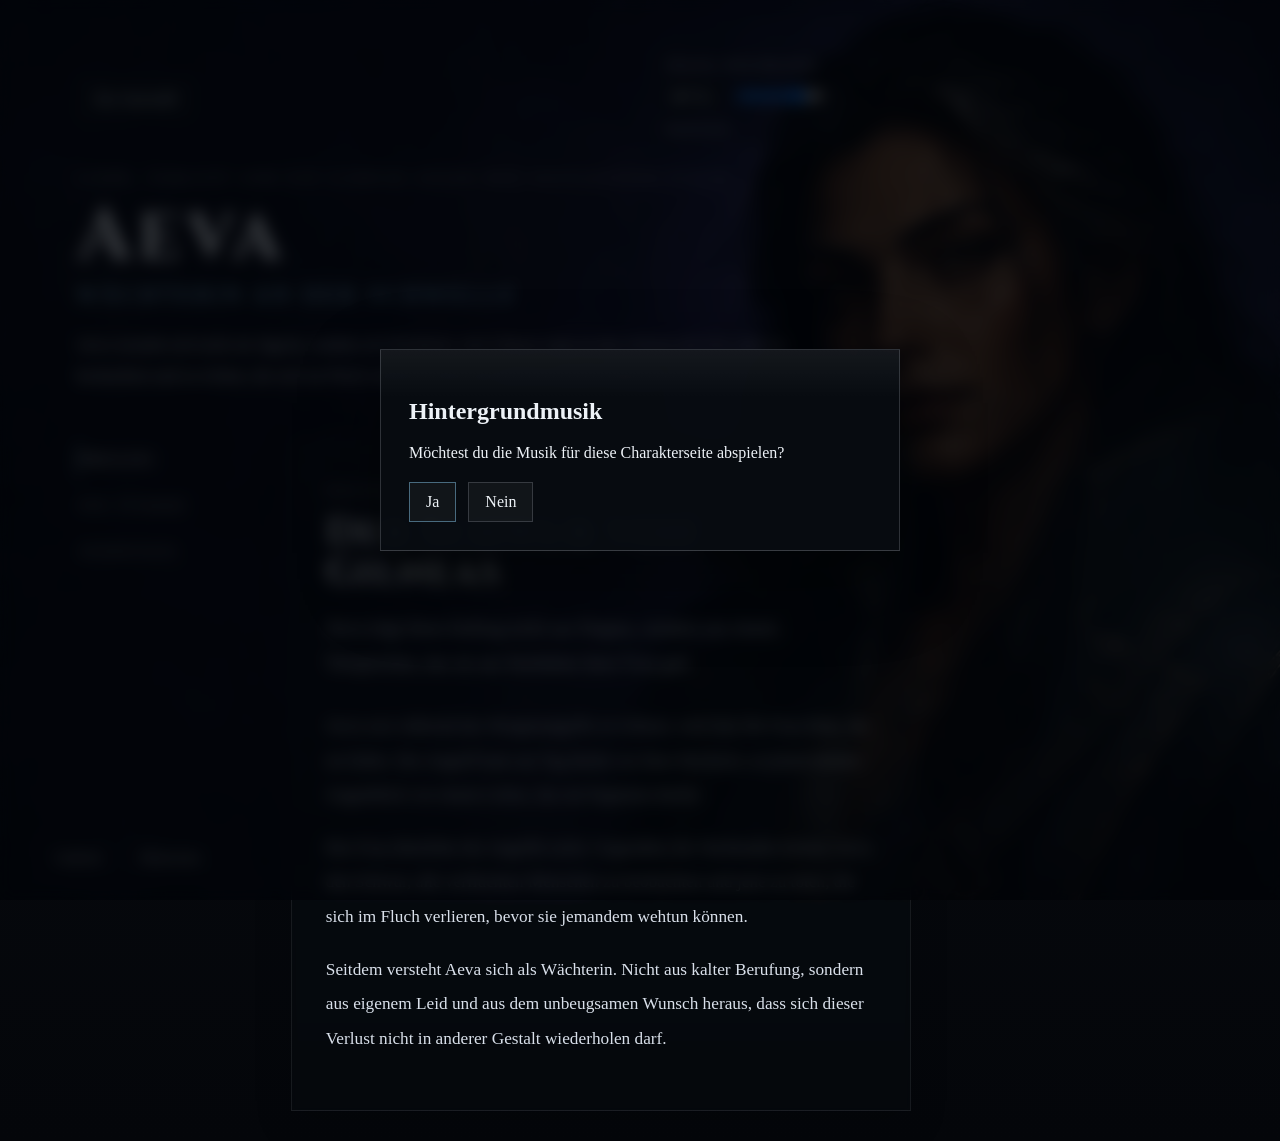
==== commit 51979e5d: "." ====
--- a/characters/aeva.html
+++ b/characters/aeva.html
@@ -1,9 +1,8 @@
-﻿<!DOCTYPE html>
+<!DOCTYPE html>
 <html lang="de">
 <head>
   <meta charset="UTF-8">
   <meta name="viewport" content="width=device-width, initial-scale=1.0">
-  <meta name="description" content="Einheitliche Charakterseite für das charsheet.">
   <meta name="theme-color" content="#0a0d12">
   <title>Charakter</title>
   <link rel="stylesheet" href="../css/styles.css">
@@ -22,12 +21,13 @@
         <a class="back-link" href="../index.html">Zur Auswahl</a>
         <section class="audio-panel hidden audio-panel-compact" id="audioPanel" aria-labelledby="audioPanelTitle">
           <h2 class="audio-panel-title sr-only" id="audioPanelTitle">Hintergrundmusik</h2>
+          <p class="audio-track" id="audioTrackTitle"></p>
           <div class="audio-row">
             <button id="audioToggle" type="button" aria-pressed="false">Play</button>
             <label class="sr-only" for="volumeSlider">Lautstärke</label>
             <input type="range" id="volumeSlider" min="0" max="1" step="0.01" value="0.75">
           </div>
-          <span class="status-text sr-only" id="audioStatus" aria-live="polite">Keine Wiedergabe.</span>
+          <span class="status-text" id="audioStatus" aria-live="polite">Keine Wiedergabe.</span>
           <audio id="bgm" loop preload="metadata"></audio>
         </section>
       </div>
@@ -57,8 +57,7 @@
       <button class="close-btn" id="closeLegal" type="button" aria-label="Hinweise schließen">&#10005;</button>
       <p class="dialog-kicker">Hinweise</p>
       <h2 id="legalTitle">Rechtliches</h2>
-      <p>Texte, Gestaltung und Zusammenstellung dieser Seite sind urheberrechtlich geschützt.</p>
-      <p>Verwendete Spielwelten, Begriffe und Bildmotive bleiben Eigentum ihrer jeweiligen Rechteinhaber.</p>
+      <p>Alle Inhalte dieser Website, einschließlich Texte, Gestaltung, Bilder, Audio und Zusammenstellung, gehören dem Urheber dieser Website.</p>
     </div>
   </div>
   <div id="galleryOverlay" class="dialog-overlay hidden" role="dialog" aria-modal="true" aria-labelledby="galleryOverlayTitle" aria-hidden="true">
@@ -88,6 +87,11 @@
       </div>
     </div>
   </div>
+  <script src="../js/data/characters/aeva.js"></script>
+  <script src="../js/data/characters/beatrix.js"></script>
+  <script src="../js/data/characters/brixxli.js"></script>
+  <script src="../js/data/characters/tezanji.js"></script>
+  <script src="../js/data/characters/demetria.js"></script>
   <script src="../js/catalog.js"></script>
   <script src="../js/character.js"></script>
 </body>
--- a/css/styles.css
+++ b/css/styles.css
@@ -1,4 +1,4 @@
-﻿@font-face {
+@font-face {
   font-family: "Cinzel";
   src: url("../assets/fonts/Cinzel-500.ttf") format("truetype");
   font-style: normal;
@@ -63,6 +63,12 @@
 .eyebrow, .content-kicker { color: var(--muted); font-size: .78rem; letter-spacing: .34em; text-transform: uppercase; }
 .landing-shell, .character-shell { position: relative; z-index: 1; }
 .landing-shell { width: min(1240px, calc(100% - 40px)); margin: 0 auto; padding: 56px 0 80px; }
+.fallback-list { display: grid; grid-template-columns: repeat(auto-fit, minmax(220px, 1fr)); gap: 14px; margin-top: 18px; }
+.fallback-card { display: flex; flex-direction: column; gap: 6px; padding: 18px 20px; border: 1px solid rgba(220,228,238,.14); background: rgba(8,12,18,.46); color: var(--text); text-decoration: none; box-shadow: 0 12px 34px rgba(0,0,0,.16); }
+.fallback-card:hover, .fallback-card:focus-visible { border-color: var(--accent-strong); outline: none; }
+.fallback-name { font-family: var(--title-font); font-size: 1.2rem; letter-spacing: .08em; text-transform: uppercase; }
+.fallback-detail, .fallback-hint { color: var(--muted-strong); line-height: 1.7; }
+body.js-enhanced .fallback-list { display: none; }
 .landing-background-layer { position: fixed; inset: 0; z-index: -4; opacity: .32; background-position: center center; background-repeat: no-repeat; background-size: cover; filter: saturate(.96); transition: background-image 420ms ease, opacity 420ms ease; }
 .landing-aurora { position: fixed; inset: 0; z-index: -3; pointer-events: none; overflow: hidden; }
 .landing-glow { position: absolute; border-radius: 50%; filter: blur(54px); opacity: .36; }
@@ -141,14 +147,16 @@
 .audio-panel { width: fit-content; max-width: 620px; margin-bottom: 52px; padding: 16px 18px 18px; }
 .audio-panel .eyebrow { margin: 0 0 8px; }
 .audio-panel-title { margin: 0 0 10px; font-family: var(--title-font); letter-spacing: .05em; font-size: 1rem; }
+.audio-track { margin: 0 0 10px; color: var(--muted-strong); font-size: .82rem; letter-spacing: .08em; text-transform: uppercase; }
 .audio-row { display: flex; align-items: center; gap: 14px; margin: 0 0 12px; }
 .volume-label { display: inline-block; margin-bottom: 6px; color: var(--muted); font-size: .84rem; }
 #volumeSlider { width: 100%; }
 .audio-panel-compact { width: auto; margin: 0; padding: 8px 10px; min-width: 0; }
 .audio-panel-compact .audio-row { gap: 10px; margin: 0; }
+.audio-panel-compact .audio-track { margin: 0 0 8px; max-width: 220px; }
 .audio-panel-compact #audioToggle { padding: 6px 10px; font-size: .82rem; }
 .audio-panel-compact #volumeSlider { width: 88px; }
-.audio-panel-compact .status-text { display: none; }
+.audio-panel-compact .status-text { display: block; margin-top: 8px; font-size: .78rem; }
 .footer-actions { position: fixed; left: clamp(20px, 4vw, 42px); bottom: 24px; z-index: 12; display: flex; justify-content: flex-start; gap: 12px; margin: 0; }
 .footer-actions button { font: inherit; display: inline-flex; align-items: center; justify-content: center; padding: 8px 12px; border: 1px solid rgba(220, 228, 238, 0.1); color: var(--muted); background: transparent; cursor: pointer; }
 .footer-actions button:hover, .footer-actions button:focus-visible { border-color: var(--accent-strong); outline: none; }
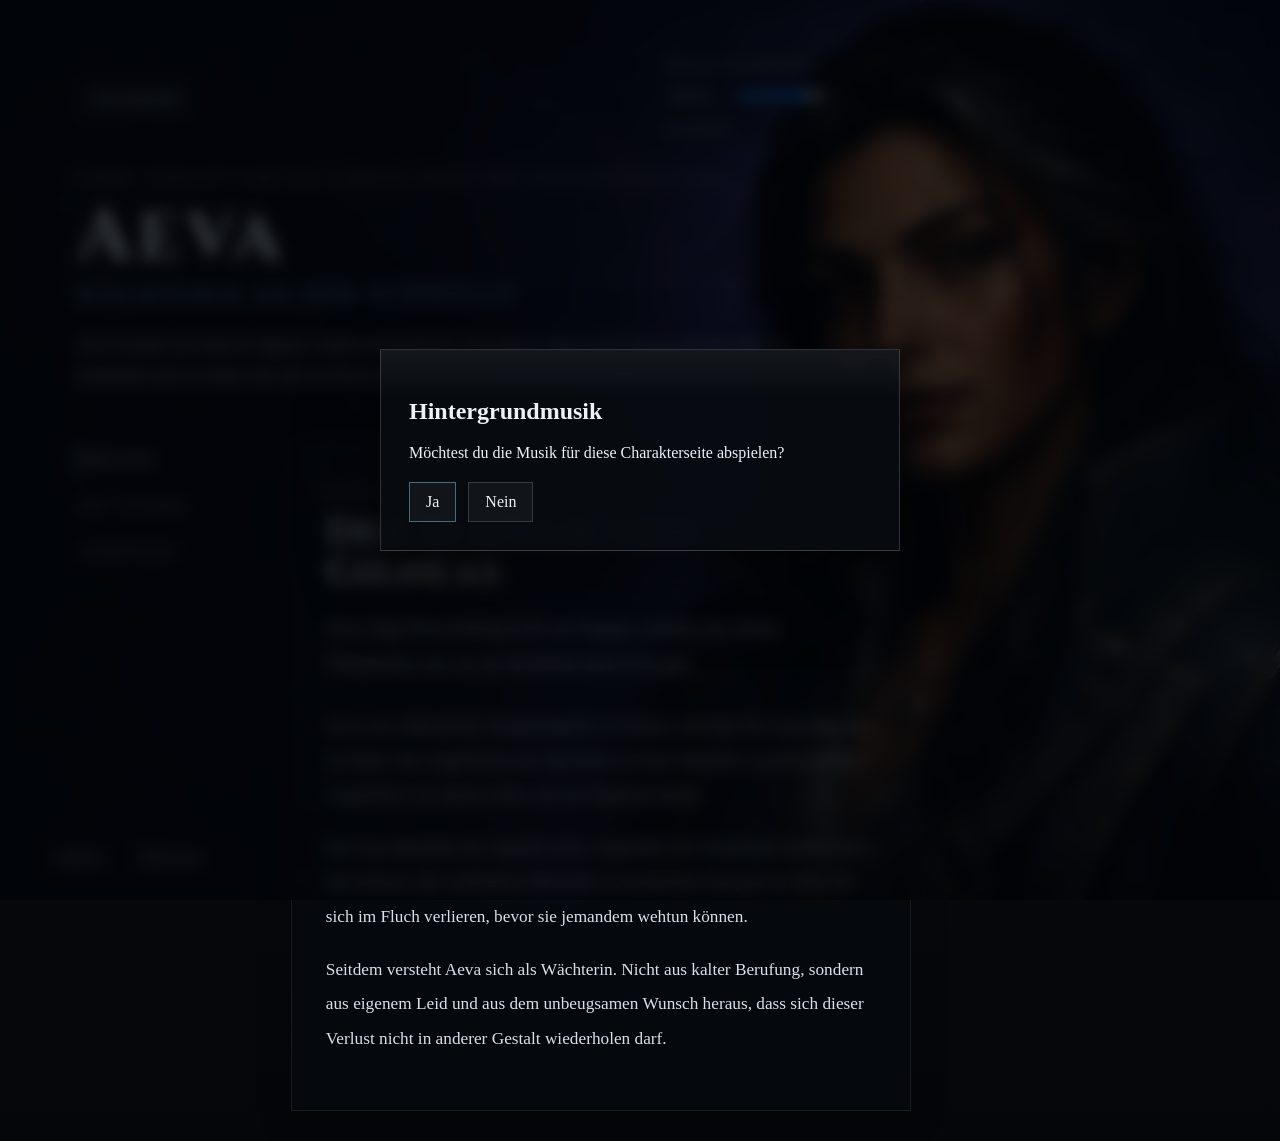
==== commit 001399c0: "." ====
--- a/characters/aeva.html
+++ b/characters/aeva.html
@@ -88,6 +88,7 @@
     </div>
   </div>
   <script src="../js/data/characters/aeva.js"></script>
+  <script src="../js/data/characters/astrea.js"></script>
   <script src="../js/data/characters/beatrix.js"></script>
   <script src="../js/data/characters/brixxli.js"></script>
   <script src="../js/data/characters/tezanji.js"></script>
--- a/css/styles.css
+++ b/css/styles.css
@@ -54,6 +54,7 @@
   background: radial-gradient(circle at top, rgba(255,255,255,.08), transparent 24%), linear-gradient(180deg, var(--bg), var(--bg-deep));
 }
 body[data-character="aeva"] { --accent: #8dd7ff; }
+body[data-character="astrea"] { --accent: #c8d6ff; }
 body[data-character="beatrix"] { --accent: #f2b36f; }
 body[data-character="brixxli"] { --accent: #9d8cff; }
 body[data-character="tezanji"] { --accent: #78f0c0; }
@@ -86,7 +87,7 @@
 .selection-media, .selection-overlay { position: absolute; inset: 0; }
 .selection-media { z-index: -3; background: radial-gradient(circle at 50% 20%, rgba(255,255,255,.08), transparent 38%), linear-gradient(180deg, rgba(12,16,22,.28), rgba(5,7,10,.84)); background-position: center center; background-repeat: no-repeat; background-size: cover; transform: scale(1.1); transition: transform 900ms cubic-bezier(.19, 1, .22, 1), filter 700ms cubic-bezier(.19, 1, .22, 1), opacity 520ms ease; }
 .selection-media.is-placeholder { background: radial-gradient(circle at 50% 20%, color-mix(in srgb, var(--panel-accent) 40%, transparent), transparent 34%), linear-gradient(160deg, rgba(255,255,255,.06), transparent 42%), linear-gradient(180deg, rgba(8,12,18,.72), rgba(5,7,10,.98)); }
-.selection-overlay { z-index: -2; background: linear-gradient(180deg, rgba(4,6,10,.12), rgba(4,6,10,.34) 35%, rgba(4,6,10,.94) 100%), linear-gradient(90deg, rgba(4,6,10,.68), rgba(4,6,10,.12)); transition: background 680ms cubic-bezier(.19, 1, .22, 1), opacity 520ms ease; }
+.selection-overlay { z-index: -2; background: linear-gradient(90deg, rgba(4,6,10,.82) 0%, rgba(4,6,10,.62) 34%, rgba(4,6,10,.18) 52%, rgba(4,6,10,0) 68%), radial-gradient(circle at 14% 82%, rgba(4,6,10,.44), transparent 30%); transition: background 680ms cubic-bezier(.19, 1, .22, 1), opacity 520ms ease; }
 .selection-copy { display: flex; flex-direction: column; justify-content: space-between; gap: 24px; width: min(24rem, 100%); min-height: 100%; }
 .selection-top { display: flex; flex-direction: column; align-items: flex-start; gap: 8px; }
 .selection-compact-title { margin: 0; color: var(--muted-strong); font-size: .74rem; line-height: 1.5; max-width: 14ch; letter-spacing: .2em; text-transform: uppercase; opacity: .88; }
@@ -96,7 +97,7 @@
 .selection-note { margin: 0; max-width: 28ch; color: var(--muted-strong); line-height: 1.8; opacity: 0; filter: blur(8px); transform: translateY(22px); transition: opacity 480ms ease, transform 760ms cubic-bezier(.19, 1, .22, 1), filter 700ms ease; }
 .selection-cta { display: inline-flex; align-self: flex-start; padding: 9px 14px; border: 1px solid rgba(220, 228, 238, 0.22); background: rgba(10,14,20,.68); letter-spacing: .14em; text-transform: uppercase; font-size: .72rem; opacity: 0; filter: blur(6px); transform: translateY(24px); transition: opacity 460ms ease, transform 820ms cubic-bezier(.19, 1, .22, 1), filter 700ms ease, border-color 240ms ease; }
 .selection-panel.is-active .selection-media, .selection-link:focus-visible .selection-media { transform: scale(1); filter: saturate(1.04); }
-.selection-panel.is-active .selection-overlay, .selection-link:focus-visible .selection-overlay { background: linear-gradient(180deg, rgba(4,6,10,.08), rgba(4,6,10,.24) 30%, rgba(4,6,10,.88) 100%), linear-gradient(90deg, rgba(4,6,10,.3), rgba(4,6,10,.08)); }
+.selection-panel.is-active .selection-overlay, .selection-link:focus-visible .selection-overlay { background: linear-gradient(90deg, rgba(4,6,10,.52) 0%, rgba(4,6,10,.34) 34%, rgba(4,6,10,.1) 52%, rgba(4,6,10,0) 68%), radial-gradient(circle at 14% 82%, rgba(4,6,10,.3), transparent 28%); }
 .selection-panel.is-active .selection-name, .selection-link:focus-visible .selection-name { transform: translateY(0) scale(1); letter-spacing: .115em; opacity: 1; filter: blur(0); text-shadow: 0 18px 34px rgba(0, 0, 0, .34); transition-delay: 90ms, 90ms, 90ms, 0ms, 140ms; }
 .selection-panel.is-active .selection-titleline, .selection-panel.is-active .selection-note, .selection-panel.is-active .selection-cta, .selection-link:focus-visible .selection-titleline, .selection-link:focus-visible .selection-note, .selection-link:focus-visible .selection-cta { opacity: 1; filter: blur(0); transform: translateY(0); }
 .selection-panel.is-active .selection-titleline, .selection-link:focus-visible .selection-titleline { transition-delay: 220ms; }
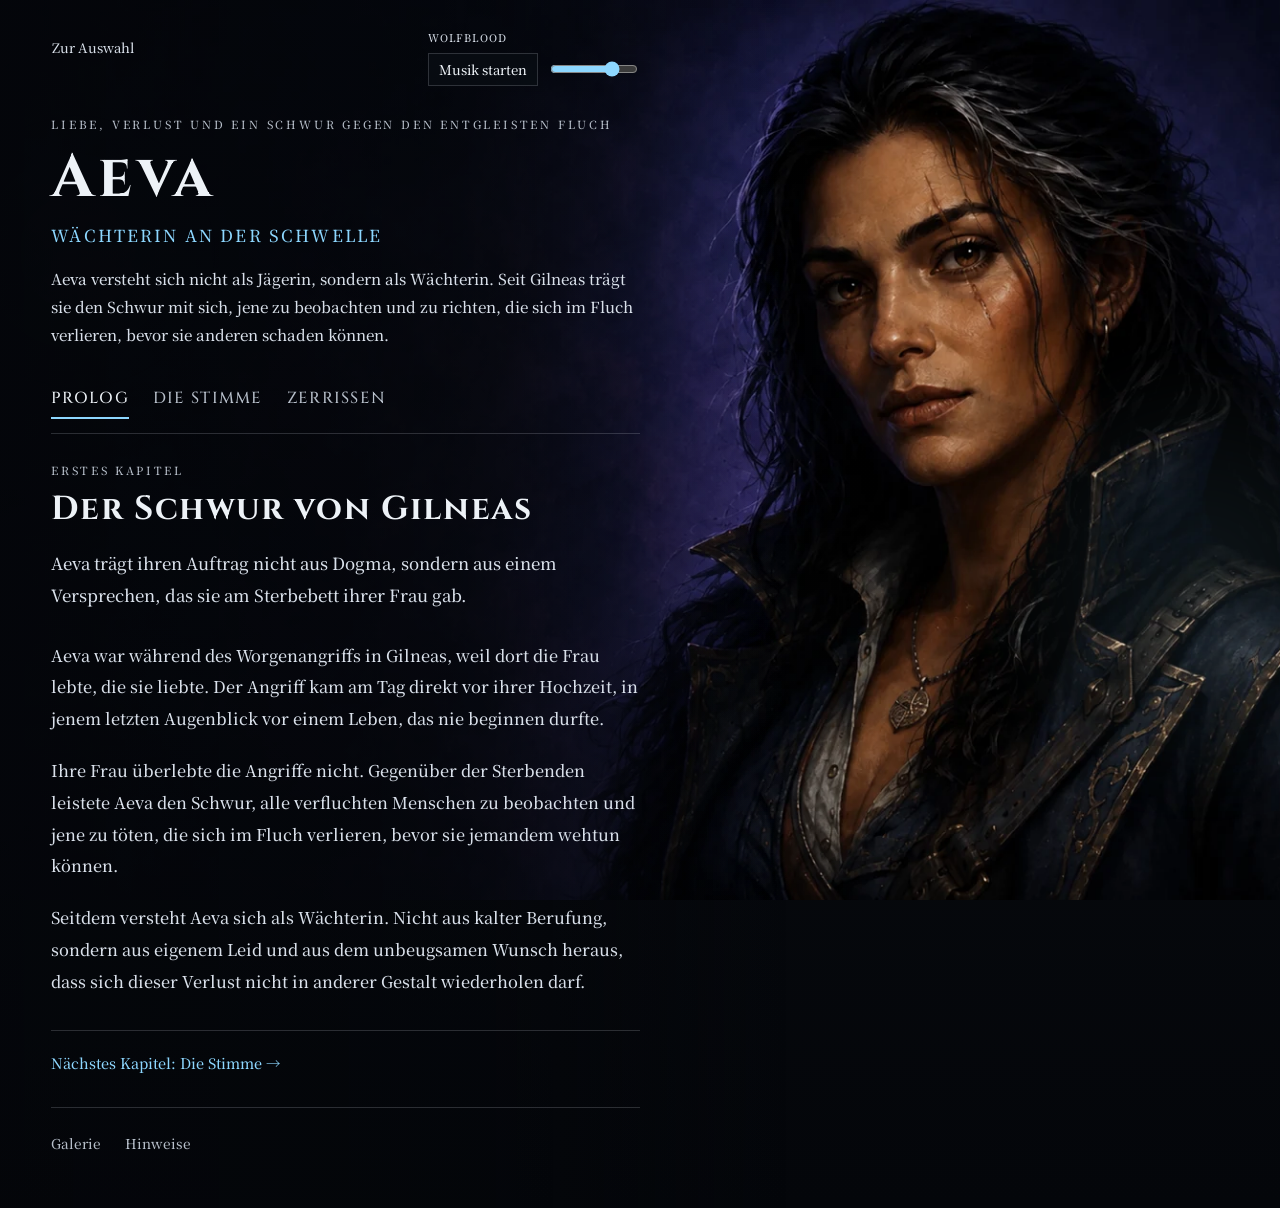
==== commit a06202b8: "Tezanji Rework" ====
--- a/characters/aeva.html
+++ b/characters/aeva.html
@@ -4,11 +4,12 @@
   <meta charset="UTF-8">
   <meta name="viewport" content="width=device-width, initial-scale=1.0">
   <meta name="theme-color" content="#0a0d12">
-  <title>Charakter</title>
+  <meta name="description" content="Aeva versteht sich nicht als Jägerin, sondern als Wächterin. Seit Gilneas trägt sie den Schwur mit sich, jene zu beobachten und zu richten, die sich im Fluch verlieren, bevor sie anderen schaden können.">
+  <title>Aeva | Charsheet</title>
   <link rel="stylesheet" href="../css/styles.css">
 </head>
-<body class="character-body" data-character-page="aeva">
-  <div class="page-background-layer is-active" id="pageBackgroundPrimary" aria-hidden="true"></div>
+<body class="character-body" data-character-page="aeva" data-character="aeva">
+  <div class="page-background-layer is-active" id="pageBackgroundPrimary" data-image="../assets/optimized/characters/aeva/gallery/aeva_1.webp" style="background-image: linear-gradient(90deg, rgba(4, 6, 10, 0.78) 0%, rgba(4, 6, 10, 0.54) 34%, rgba(4, 6, 10, 0.12) 54%, rgba(4, 6, 10, 0) 70%), url(&quot;../assets/optimized/characters/aeva/gallery/aeva_1.webp&quot;)" aria-hidden="true"></div>
   <div class="page-background-layer" id="pageBackgroundSecondary" aria-hidden="true"></div>
   <div class="page-aurora" aria-hidden="true">
     <div class="glow glow-one"></div>
@@ -20,39 +21,71 @@
       <div class="header-topbar">
         <a class="back-link" href="../index.html">Zur Auswahl</a>
         <section class="audio-panel hidden audio-panel-compact" id="audioPanel" aria-labelledby="audioPanelTitle">
-          <h2 class="audio-panel-title sr-only" id="audioPanelTitle">Hintergrundmusik</h2>
+          <h2 class="sr-only" id="audioPanelTitle">Hintergrundmusik</h2>
           <p class="audio-track" id="audioTrackTitle"></p>
           <div class="audio-row">
-            <button id="audioToggle" type="button" aria-pressed="false">Play</button>
+            <button id="audioToggle" type="button" aria-pressed="false">Musik starten</button>
             <label class="sr-only" for="volumeSlider">Lautstärke</label>
             <input type="range" id="volumeSlider" min="0" max="1" step="0.01" value="0.75">
           </div>
-          <span class="status-text" id="audioStatus" aria-live="polite">Keine Wiedergabe.</span>
-          <audio id="bgm" loop preload="metadata"></audio>
+          <span class="status-text sr-only" id="audioStatus" aria-live="polite">Musik wird erst beim Start geladen.</span>
+          <audio id="bgm" loop preload="none"></audio>
         </section>
       </div>
-      <p class="eyebrow" id="characterEyebrow"></p>
-      <h1 id="characterTitle"></h1>
-      <p class="character-titleline" id="characterTitleLine"></p>
-      <p class="subtitle" id="characterSubtitle"></p>
+      <p class="eyebrow" id="characterEyebrow">Liebe, Verlust und ein Schwur gegen den entgleisten Fluch</p>
+      <h1 id="characterTitle">Aeva</h1>
+      <p class="character-titleline" id="characterTitleLine">Wächterin an der Schwelle</p>
+      <p class="subtitle" id="characterSubtitle">Aeva versteht sich nicht als Jägerin, sondern als Wächterin. Seit Gilneas trägt sie den Schwur mit sich, jene zu beobachten und zu richten, die sich im Fluch verlieren, bevor sie anderen schaden können.</p>
     </header>
     <main class="layout">
-      <aside class="menu" aria-label="Kapitel" id="chapterNav"></aside>
-      <section class="content-box">
-        <article class="content active" id="contentArticle">
-          <p class="content-kicker" id="sectionLabel"></p>
-          <h2 id="sectionTitle"></h2>
-          <p class="content-lead" id="sectionLead"></p>
-          <div class="content-body" id="sectionBody"></div>
+      <nav class="menu" aria-label="Kapitel" id="chapterNav">
+        <a class="menu-item" href="#prolog" data-section="prolog"><span class="menu-item-label">Prolog</span></a>
+        <a class="menu-item" href="#second" data-section="second"><span class="menu-item-label">Die Stimme</span></a>
+        <a class="menu-item" href="#third" data-section="third"><span class="menu-item-label">Zerrissen</span></a>
+      </nav>
+      <section class="content-box" aria-label="Geschichte">
+        <article class="chapter-section content active" id="prolog" aria-labelledby="prolog-title">
+          <p class="content-kicker">Erstes Kapitel</p>
+          <h2 id="prolog-title" tabindex="-1">Der Schwur von Gilneas</h2>
+          <p class="content-lead">Aeva trägt ihren Auftrag nicht aus Dogma, sondern aus einem Versprechen, das sie am Sterbebett ihrer Frau gab.</p>
+          <div class="content-body">
+            <p>Aeva war während des Worgenangriffs in Gilneas, weil dort die Frau lebte, die sie liebte. Der Angriff kam am Tag direkt vor ihrer Hochzeit, in jenem letzten Augenblick vor einem Leben, das nie beginnen durfte.</p>
+            <p>Ihre Frau überlebte die Angriffe nicht. Gegenüber der Sterbenden leistete Aeva den Schwur, alle verfluchten Menschen zu beobachten und jene zu töten, die sich im Fluch verlieren, bevor sie jemandem wehtun können.</p>
+            <p>Seitdem versteht Aeva sich als Wächterin. Nicht aus kalter Berufung, sondern aus eigenem Leid und aus dem unbeugsamen Wunsch heraus, dass sich dieser Verlust nicht in anderer Gestalt wiederholen darf.</p>
+          </div>
+          <nav class="chapter-pagination" aria-label="Weiterlesen"><a class="chapter-next" href="#second">Nächstes Kapitel: Die Stimme <span aria-hidden="true">→</span></a></nav>
+        </article>
+        <article class="chapter-section content active" id="second" aria-labelledby="second-title">
+          <p class="content-kicker">Zweites Kapitel</p>
+          <h2 id="second-title" tabindex="-1">Mit dem Fluch Schritt halten</h2>
+          <p class="content-lead">Die Stimme in Aeva ist kein bloßes Echo, sondern ein zweites Ich, das sie nur dann freilässt, wenn der Fluch im Gegenüber zu weit gegangen ist.</p>
+          <div class="content-body">
+            <p>Aeva beschreibt den Fluch nicht nur als äußere Bedrohung, sondern als Wahrnehmung in ihrem eigenen Innern: als Stimme, die mit ihr spricht, drückt und reagiert.</p>
+            <p>Diese Stimme ist für sie ein zweites Ich. Sie wird nicht für Alltag, Trost oder Nähe gebraucht, sondern nur dann, wenn Aeva mit denen mithalten muss, die sich im Fluch verlieren.</p>
+            <p>Gerade darin liegt ihre Stärke. Sie lässt die Stimme nur so weit an die Oberfläche, wie es nötig ist, um gefährlicher zu sein als jene, die sich ihr ausgeliefert haben. Meistens ist sie ihnen dadurch überlegen.</p>
+          </div>
+          <nav class="chapter-pagination" aria-label="Weiterlesen"><a class="chapter-next" href="#third">Nächstes Kapitel: Zerrissen <span aria-hidden="true">→</span></a></nav>
+        </article>
+        <article class="chapter-section content active" id="third" aria-labelledby="third-title">
+          <p class="content-kicker">Drittes Kapitel</p>
+          <h2 id="third-title" tabindex="-1">Zerrissen</h2>
+          <p class="content-lead">Aeva lebt nicht nur mit ihrem Schwur, sondern mit einer inneren Zerrissenheit, deren ganzes Ausmaß niemand wirklich kennt.</p>
+          <div class="content-body">
+            <p>Aeva hat für ihren Dienst in Gilneas und für die Rettung vieler alles gegeben, selbst beinahe ihr eigenes Leben. Was dieser Weg sie innerlich gekostet hat, liegt jedoch hinter einer Stille, zu der kaum jemand Zugang findet.</p>
+            <p>Niemand weiß, was in ihrem Geist vorgeht. Niemand weiß, wie zerstört sie wirklich ist. Nur jene, die einmal ihren Rücken sehen konnten, könnten den Hauch einer Ahnung davon haben, wie viel sie ertragen musste.</p>
+            <p>Gerade deshalb wirkt es fast unbegreiflich, dass Aeva noch immer steht. In ihr liegt etwas, das nicht nachgibt, nicht fällt und sich selbst dem Tod zu verweigern scheint.</p>
+          </div>
+
         </article>
       </section>
     </main>
     <footer class="footer-actions">
-      <button id="jumpToGallery" type="button" aria-haspopup="dialog" aria-controls="galleryOverlay" aria-expanded="false">Galerie</button>
-      <button id="openLegal" type="button" aria-haspopup="dialog" aria-controls="legalOverlay" aria-expanded="false">Hinweise</button>
+      <button id="jumpToGallery" class="hidden" type="button" aria-haspopup="dialog" aria-controls="galleryOverlay" aria-expanded="false">Galerie</button>
+      <button id="openLegal" class="hidden" type="button" aria-haspopup="dialog" aria-controls="legalOverlay" aria-expanded="false">Hinweise</button>
+      <noscript><p>Hinweise: Alle Inhalte dieser Website, einschließlich Texte, Gestaltung, Bilder, Audio und Zusammenstellung, gehören dem Urheber dieser Website.</p></noscript>
     </footer>
   </div>
-  <div id="legalOverlay" class="dialog-overlay hidden" role="dialog" aria-modal="true" aria-labelledby="legalTitle" aria-hidden="true">
+  <div id="legalOverlay" class="dialog-overlay hidden" role="dialog" aria-modal="true" aria-labelledby="legalTitle" aria-hidden="true" tabindex="-1">
     <div class="dialog-card">
       <button class="close-btn" id="closeLegal" type="button" aria-label="Hinweise schließen">&#10005;</button>
       <p class="dialog-kicker">Hinweise</p>
@@ -60,39 +93,24 @@
       <p>Alle Inhalte dieser Website, einschließlich Texte, Gestaltung, Bilder, Audio und Zusammenstellung, gehören dem Urheber dieser Website.</p>
     </div>
   </div>
-  <div id="galleryOverlay" class="dialog-overlay hidden" role="dialog" aria-modal="true" aria-labelledby="galleryOverlayTitle" aria-hidden="true">
+  <div id="galleryOverlay" class="dialog-overlay hidden" role="dialog" aria-modal="true" aria-labelledby="galleryOverlayTitle" aria-hidden="true" tabindex="-1">
     <div class="dialog-card dialog-card-gallery">
       <button id="closeGalleryOverlay" class="close-btn" type="button" aria-label="Galerie schließen">&#10005;</button>
       <p class="dialog-kicker">Galerie</p>
       <h2 id="galleryOverlayTitle">Augenblicke</h2>
-      <div id="galleryGrid" class="gallery-grid" aria-live="polite"></div>
+      <div id="galleryGrid" class="gallery-grid"></div>
     </div>
   </div>
-  <div id="lightboxOverlay" class="dialog-overlay hidden" role="dialog" aria-modal="true" aria-labelledby="lightboxTitle" aria-hidden="true">
+  <div id="lightboxOverlay" class="dialog-overlay hidden" role="dialog" aria-modal="true" aria-labelledby="lightboxTitle" aria-hidden="true" tabindex="-1">
     <div class="dialog-card dialog-card-lightbox">
       <button id="closeLightboxOverlay" class="close-btn" type="button" aria-label="Bild schließen">&#10005;</button>
       <p class="dialog-kicker">Ansicht</p>
       <h2 id="lightboxTitle">Galeriebild</h2>
-      <img id="lightboxImage" class="lightbox-image" src="" alt="">
+      <img id="lightboxImage" class="lightbox-image" alt="">
       <p id="lightboxCaption" class="lightbox-caption"></p>
     </div>
   </div>
-  <div id="audioConsent" class="dialog-overlay hidden" role="dialog" aria-modal="true" aria-labelledby="audioConsentTitle" aria-describedby="audioConsentDescription" aria-hidden="true">
-    <div class="dialog-card dialog-card-consent">
-      <h2 id="audioConsentTitle">Hintergrundmusik</h2>
-      <p id="audioConsentDescription">Möchtest du die Musik für diese Charakterseite abspielen?</p>
-      <div class="consent-actions">
-        <button id="acceptAudio" type="button">Ja</button>
-        <button id="declineAudio" type="button">Nein</button>
-      </div>
-    </div>
-  </div>
   <script src="../js/data/characters/aeva.js"></script>
-  <script src="../js/data/characters/astrea.js"></script>
-  <script src="../js/data/characters/beatrix.js"></script>
-  <script src="../js/data/characters/brixxli.js"></script>
-  <script src="../js/data/characters/tezanji.js"></script>
-  <script src="../js/data/characters/demetria.js"></script>
   <script src="../js/catalog.js"></script>
   <script src="../js/character.js"></script>
 </body>
--- a/css/styles.css
+++ b/css/styles.css
@@ -1,6 +1,6 @@
 @font-face {
   font-family: "Cinzel";
-  src: url("../assets/fonts/Cinzel-500.ttf") format("truetype");
+  src: url("../assets/optimized/fonts/Cinzel-500.woff2") format("woff2");
   font-style: normal;
   font-weight: 500;
   font-display: swap;
@@ -8,7 +8,7 @@
 
 @font-face {
   font-family: "Cinzel";
-  src: url("../assets/fonts/Cinzel-700.ttf") format("truetype");
+  src: url("../assets/optimized/fonts/Cinzel-700.woff2") format("woff2");
   font-style: normal;
   font-weight: 700;
   font-display: swap;
@@ -16,7 +16,7 @@
 
 @font-face {
   font-family: "Noto Serif JP";
-  src: url("../assets/fonts/NotoSerifJP-300.ttf") format("truetype");
+  src: url("../assets/optimized/fonts/NotoSerifJP-300.woff2") format("woff2");
   font-style: normal;
   font-weight: 300;
   font-display: swap;
@@ -24,7 +24,7 @@
 
 @font-face {
   font-family: "Noto Serif JP";
-  src: url("../assets/fonts/NotoSerifJP-500.ttf") format("truetype");
+  src: url("../assets/optimized/fonts/NotoSerifJP-500.woff2") format("woff2");
   font-style: normal;
   font-weight: 500;
   font-display: swap;
@@ -80,6 +80,7 @@
 .landing-hero h1, .character-header h1 { margin: 14px 0 0; font-family: var(--title-font); font-size: clamp(3rem, 6vw, 5.4rem); line-height: .94; letter-spacing: .07em; }
 .landing-copy, .subtitle { max-width: 46rem; margin-top: 20px; color: var(--muted-strong); line-height: 1.88; }
 .card-grid { display: flex; gap: 14px; min-height: min(66vh, 760px); }
+.card-grid:empty { display: none; }
 .gallery-section-header h2, .content h2 { margin: 14px 0 0; font-family: var(--title-font); letter-spacing: .05em; }
 .selection-panel { position: relative; flex: 1 1 0; min-width: 0; border: 1px solid rgba(220,228,238,.14); box-shadow: 0 18px 44px rgba(0,0,0,.28); overflow: hidden; transition: flex 420ms ease, transform 320ms ease, border-color 320ms ease, box-shadow 320ms ease; --accent: var(--panel-accent); }
 .selection-panel.is-active { flex: 2.5 1 0; border-color: color-mix(in srgb, var(--panel-accent) 42%, rgba(220,228,238,.18)); box-shadow: 0 28px 60px rgba(0,0,0,.38); }
@@ -117,25 +118,38 @@
 .glow-one { top: 8%; left: -8%; width: min(34vw, 360px); height: min(34vw, 360px); background: radial-gradient(circle, rgba(255,255,255,.08), transparent 70%); }
 .glow-two { right: -12%; bottom: 10%; width: min(42vw, 460px); height: min(42vw, 460px); background: radial-gradient(circle, var(--accent-strong), transparent 74%); }
 .grid-lines { position: absolute; inset: 0; background-image: linear-gradient(rgba(255,255,255,.02) 1px, transparent 1px), linear-gradient(90deg, rgba(255,255,255,.016) 1px, transparent 1px); background-size: 100% 160px, 160px 100%; mask-image: linear-gradient(180deg, transparent, rgba(0,0,0,.35), transparent); opacity: .08; }
-.character-header, .layout, .gallery-section, .audio-panel, .footer-actions { width: min(980px, calc(100vw - 180px)); margin-left: clamp(28px, 6vw, 80px); margin-right: auto; }
-.character-header { padding-top: 48px; max-width: 760px; }
-.header-topbar { display: flex; align-items: center; justify-content: space-between; gap: 16px; margin-bottom: 22px; }
-.back-link { margin-bottom: 0; }
-.character-titleline { margin-top: 10px; color: var(--accent); font-size: clamp(1.05rem, 2vw, 1.38rem); letter-spacing: .18em; text-transform: uppercase; }
-.layout { display: grid; grid-template-columns: minmax(150px, 180px) minmax(0, 620px); gap: 34px; align-items: start; padding: 30px 0 30px; }
-.menu { display: flex; flex-direction: column; gap: 8px; padding-top: 4px; }
-.menu-item { padding: 8px 0; border: 0; border-left: 1px solid transparent; background: transparent; color: var(--text); text-align: left; cursor: pointer; opacity: .54; }
-.menu-item.active { opacity: 1; border-left-color: var(--accent); background: transparent; }
+.character-shell { --reading-width: clamp(380px, 46vw, 640px); --reading-gutter: clamp(24px, 4vw, 76px); width: min(100%, calc(var(--reading-width) + var(--reading-gutter) * 2)); min-height: 100vh; padding: 30px var(--reading-gutter) 48px; isolation: isolate; }
+.character-shell::before { content: ""; position: absolute; inset: 0 -96px 0 0; z-index: -1; pointer-events: none; background: linear-gradient(90deg, rgba(4,6,10,.72), rgba(4,6,10,.6) 64%, rgba(4,6,10,.32) 82%, transparent); }
+.character-header, .layout, .footer-actions { width: 100%; margin: 0; }
+.character-header { padding: 0; }
+.header-topbar { display: flex; flex-wrap: wrap; align-items: flex-start; justify-content: space-between; gap: 16px 24px; margin-bottom: 30px; }
+.back-link { margin-bottom: 0; padding: 7px 0; border-color: transparent; background: transparent; color: var(--muted-strong); font-size: .82rem; }
+.back-link:hover { color: var(--text); border-color: transparent; text-decoration: underline; text-underline-offset: 5px; }
+.character-header .eyebrow { margin: 0 0 14px; font-size: .7rem; letter-spacing: .25em; }
+.character-header h1 { margin: 0; font-size: clamp(2.6rem, 4.7vw, 4.5rem); line-height: 1.05; overflow-wrap: anywhere; }
+.character-titleline { margin: 12px 0 0; color: var(--accent); font-size: clamp(.95rem, 1.3vw, 1.15rem); line-height: 1.7; letter-spacing: .13em; text-transform: uppercase; }
+.character-header .subtitle { margin: 16px 0 0; font-size: .95rem; line-height: 1.85; }
+.layout { display: grid; grid-template-columns: minmax(0, 1fr); gap: 28px; align-items: start; padding: 30px 0 0; }
+.menu { display: flex; flex-wrap: wrap; align-items: baseline; gap: 8px 24px; padding: 0 0 14px; border-bottom: 1px solid var(--border); }
+.menu-item { display: inline-block; max-width: 100%; padding: 8px 0; border: 0; border-bottom: 2px solid transparent; background: transparent; color: var(--muted); text-align: left; text-decoration: none; cursor: pointer; transition: color 180ms ease, border-color 180ms ease; }
+.menu-item:hover { color: var(--text); }
+.menu-item.active, .menu-item[aria-current="page"] { color: var(--text); border-bottom-color: var(--accent); background: transparent; }
 .menu-item-label { display: block; font-family: var(--title-font); text-transform: uppercase; letter-spacing: .08em; }
 .menu-item-subtitle { display: none; }
-.content-box, .gallery-section { border: 1px solid rgba(220, 228, 238, 0.08); background: linear-gradient(180deg, rgba(255,255,255,.02), transparent 24%), rgba(8,12,18,.42); box-shadow: 0 12px 34px rgba(0,0,0,.18); backdrop-filter: blur(3px); }
-.audio-panel { border: 1px solid rgba(220, 228, 238, 0.08); background: rgba(8,12,18,.3); box-shadow: none; backdrop-filter: blur(3px); }
-.content-box { padding: 34px 34px 36px; min-height: 52vh; max-width: 620px; }
+.chapter-progress { flex-basis: 100%; margin: 2px 0 0; color: var(--muted); font-size: .75rem; line-height: 1.6; }
+.content-box { min-width: 0; padding: 0; }
+.chapter-section { scroll-margin-top: 28px; overflow-wrap: break-word; }
+body:not(.js-enhanced) .chapter-section + .chapter-section { margin-top: 48px; padding-top: 32px; border-top: 1px solid var(--border); }
 .content { opacity: 1; transform: translateY(0); transition: opacity 280ms ease, transform 380ms ease; }
 .character-shell.is-transitioning .content { opacity: .72; transform: translateY(8px); }
-.content h2 { max-width: 20ch; font-size: clamp(2.05rem, 3vw, 3rem); line-height: 1.04; }
-.content-lead { margin-bottom: 28px; color: var(--muted-strong); font-size: 1.14rem; line-height: 1.92; }
-.content-body p { margin: 0 0 18px; color: var(--muted-strong); line-height: 2; font-size: 1.08rem; }
+.content-kicker { margin: 0 0 12px; font-size: .7rem; letter-spacing: .24em; }
+.content h2 { max-width: 22ch; margin: 0; font-size: clamp(1.85rem, 2.6vw, 2.65rem); line-height: 1.18; }
+.content-lead { margin: 18px 0 28px; color: var(--muted-strong); font-size: 1.05rem; line-height: 1.9; }
+.content-body p { margin: 0 0 20px; color: var(--muted-strong); line-height: 1.95; font-size: 1.02rem; }
+.chapter-pagination { display: flex; flex-wrap: wrap; gap: 12px 24px; margin-top: 32px; padding-top: 20px; border-top: 1px solid var(--border); }
+.chapter-pagination a { color: var(--accent); text-decoration: none; line-height: 1.7; font-size: .9rem; }
+.chapter-pagination a:hover { text-decoration: underline; text-underline-offset: 5px; }
+.character-shell a:focus-visible, .character-shell button:focus-visible, #volumeSlider:focus-visible { outline: 2px solid var(--accent); outline-offset: 5px; }
 .gallery-grid { display: grid; grid-template-columns: repeat(auto-fit, minmax(min(280px, 100%), 1fr)); gap: 22px; }
 .gallery-card { overflow: hidden; border: 0; background: rgba(255,255,255,.02); }
 .gallery-trigger { display: block; width: 100%; padding: 0; border: 0; background: transparent; cursor: zoom-in; }
@@ -145,22 +159,22 @@
 .gallery-title { color: var(--text); font-family: var(--title-font); font-size: .96rem; letter-spacing: .06em; text-transform: uppercase; }
 .gallery-caption, .gallery-empty, .status-text { color: var(--muted); line-height: 1.7; }
 .gallery-empty { padding: 22px; border: 1px dashed var(--border); background: rgba(255,255,255,.03); }
-.audio-panel { width: fit-content; max-width: 620px; margin-bottom: 52px; padding: 16px 18px 18px; }
+.audio-panel { max-width: 100%; border: 0; background: transparent; }
 .audio-panel .eyebrow { margin: 0 0 8px; }
 .audio-panel-title { margin: 0 0 10px; font-family: var(--title-font); letter-spacing: .05em; font-size: 1rem; }
 .audio-track { margin: 0 0 10px; color: var(--muted-strong); font-size: .82rem; letter-spacing: .08em; text-transform: uppercase; }
 .audio-row { display: flex; align-items: center; gap: 14px; margin: 0 0 12px; }
 .volume-label { display: inline-block; margin-bottom: 6px; color: var(--muted); font-size: .84rem; }
 #volumeSlider { width: 100%; }
-.audio-panel-compact { width: auto; margin: 0; padding: 8px 10px; min-width: 0; }
-.audio-panel-compact .audio-row { gap: 10px; margin: 0; }
-.audio-panel-compact .audio-track { margin: 0 0 8px; max-width: 220px; }
+.audio-panel-compact { width: auto; margin: 0; padding: 0; min-width: 0; }
+.audio-panel-compact .audio-row { flex-wrap: wrap; gap: 10px; margin: 0; }
+.audio-panel-compact .audio-track { margin: 0 0 6px; max-width: 220px; font-size: .65rem; line-height: 1.6; }
 .audio-panel-compact #audioToggle { padding: 6px 10px; font-size: .82rem; }
-.audio-panel-compact #volumeSlider { width: 88px; }
-.audio-panel-compact .status-text { display: block; margin-top: 8px; font-size: .78rem; }
-.footer-actions { position: fixed; left: clamp(20px, 4vw, 42px); bottom: 24px; z-index: 12; display: flex; justify-content: flex-start; gap: 12px; margin: 0; }
-.footer-actions button { font: inherit; display: inline-flex; align-items: center; justify-content: center; padding: 8px 12px; border: 1px solid rgba(220, 228, 238, 0.1); color: var(--muted); background: transparent; cursor: pointer; }
-.footer-actions button:hover, .footer-actions button:focus-visible { border-color: var(--accent-strong); outline: none; }
+.audio-panel-compact #volumeSlider { width: 88px; max-width: 100%; accent-color: var(--accent); }
+.audio-panel-compact .status-text:not(.sr-only) { display: block; margin-top: 8px; font-size: .78rem; }
+.footer-actions { display: flex; flex-wrap: wrap; justify-content: flex-start; gap: 12px 24px; margin-top: 32px; padding-top: 18px; border-top: 1px solid var(--border); }
+.footer-actions button { font: inherit; display: inline-flex; align-items: center; justify-content: center; padding: 7px 0; border: 0; color: var(--muted); background: transparent; font-size: .85rem; cursor: pointer; }
+.footer-actions button:hover { color: var(--text); text-decoration: underline; text-underline-offset: 5px; }
 .dialog-overlay { position: fixed; inset: 0; display: grid; place-items: center; padding: 20px; background: rgba(2, 4, 8, .76); backdrop-filter: blur(8px); z-index: 30; }
 .dialog-card { position: relative; width: min(760px, 100%); max-height: min(90vh, 920px); overflow: auto; padding: 28px; border: 1px solid var(--border); background: linear-gradient(180deg, rgba(255,255,255,.05), transparent 24%), rgba(8,12,18,.94); box-shadow: 0 28px 80px rgba(0,0,0,.44); }
 .dialog-card-gallery, .dialog-card-lightbox { width: min(1040px, 100%); }
@@ -180,5 +194,5 @@
   *, *::before, *::after { animation-duration: .01ms !important; animation-iteration-count: 1 !important; transition-duration: .01ms !important; }
 }
 @media (max-width: 1120px) { .card-grid { min-height: 54vh; } }
-@media (max-width: 980px) { .landing-hero, .layout { grid-template-columns: 1fr; } .card-grid { flex-direction: column; min-height: 0; } .selection-panel, .selection-panel.is-active { flex: auto; } .selection-link { min-height: 240px; } .selection-copy { gap: 18px; } .selection-name, .selection-panel.is-active .selection-name { opacity: 1; filter: blur(0); text-shadow: 0 18px 34px rgba(0, 0, 0, .28); transform: translateY(0) scale(1); } .selection-titleline, .selection-note, .selection-cta { opacity: 1; filter: blur(0); transform: translateY(0); } .selection-panel:not(.is-active) .selection-note { max-height: none; overflow: visible; } }
-@media (max-width: 640px) { .landing-shell, .character-header, .layout, .gallery-section, .audio-panel { width: min(100% - 20px, 1240px); margin-left: auto; } .landing-shell { padding-top: 32px; } .content-box, .gallery-section, .audio-panel, .selection-link, .dialog-card { padding: 22px; } .audio-row, .consent-actions { flex-direction: column; align-items: flex-start; } .footer-actions { left: 12px; right: 12px; bottom: 12px; gap: 10px; } .footer-actions button, .consent-actions button { width: 100%; } .selection-link { min-height: 220px; } }
+@media (max-width: 980px) { .landing-hero { grid-template-columns: 1fr; } .card-grid { flex-direction: column; min-height: 0; } .selection-panel, .selection-panel.is-active { flex: auto; } .selection-link { min-height: 240px; } .selection-copy { gap: 18px; } .selection-name, .selection-panel.is-active .selection-name { opacity: 1; filter: blur(0); text-shadow: 0 18px 34px rgba(0, 0, 0, .28); transform: translateY(0) scale(1); } .selection-titleline, .selection-note, .selection-cta { opacity: 1; filter: blur(0); transform: translateY(0); } .selection-panel:not(.is-active) .selection-note { max-height: none; overflow: visible; } }
+@media (max-width: 640px) { .landing-shell { width: min(100% - 20px, 1240px); padding-top: 32px; } .selection-link, .dialog-card { padding: 22px; } .selection-link { min-height: 220px; } }
